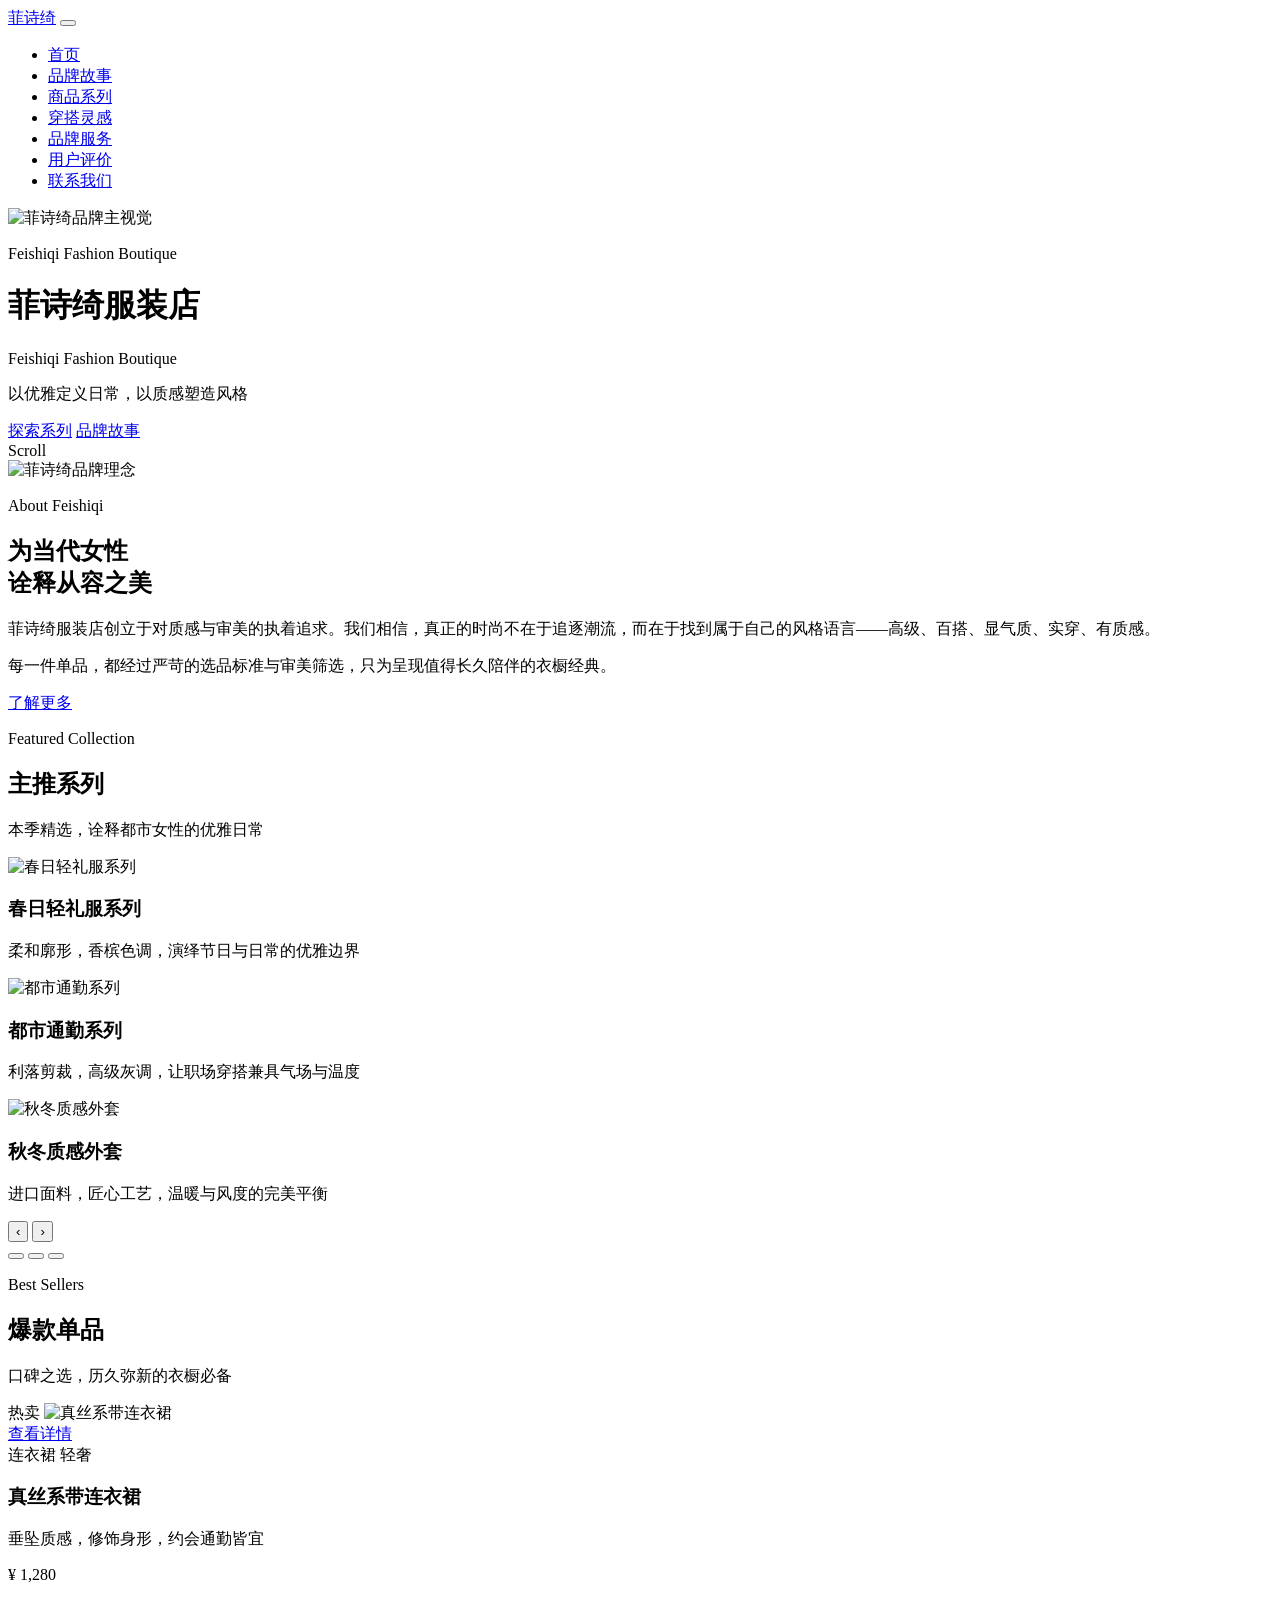
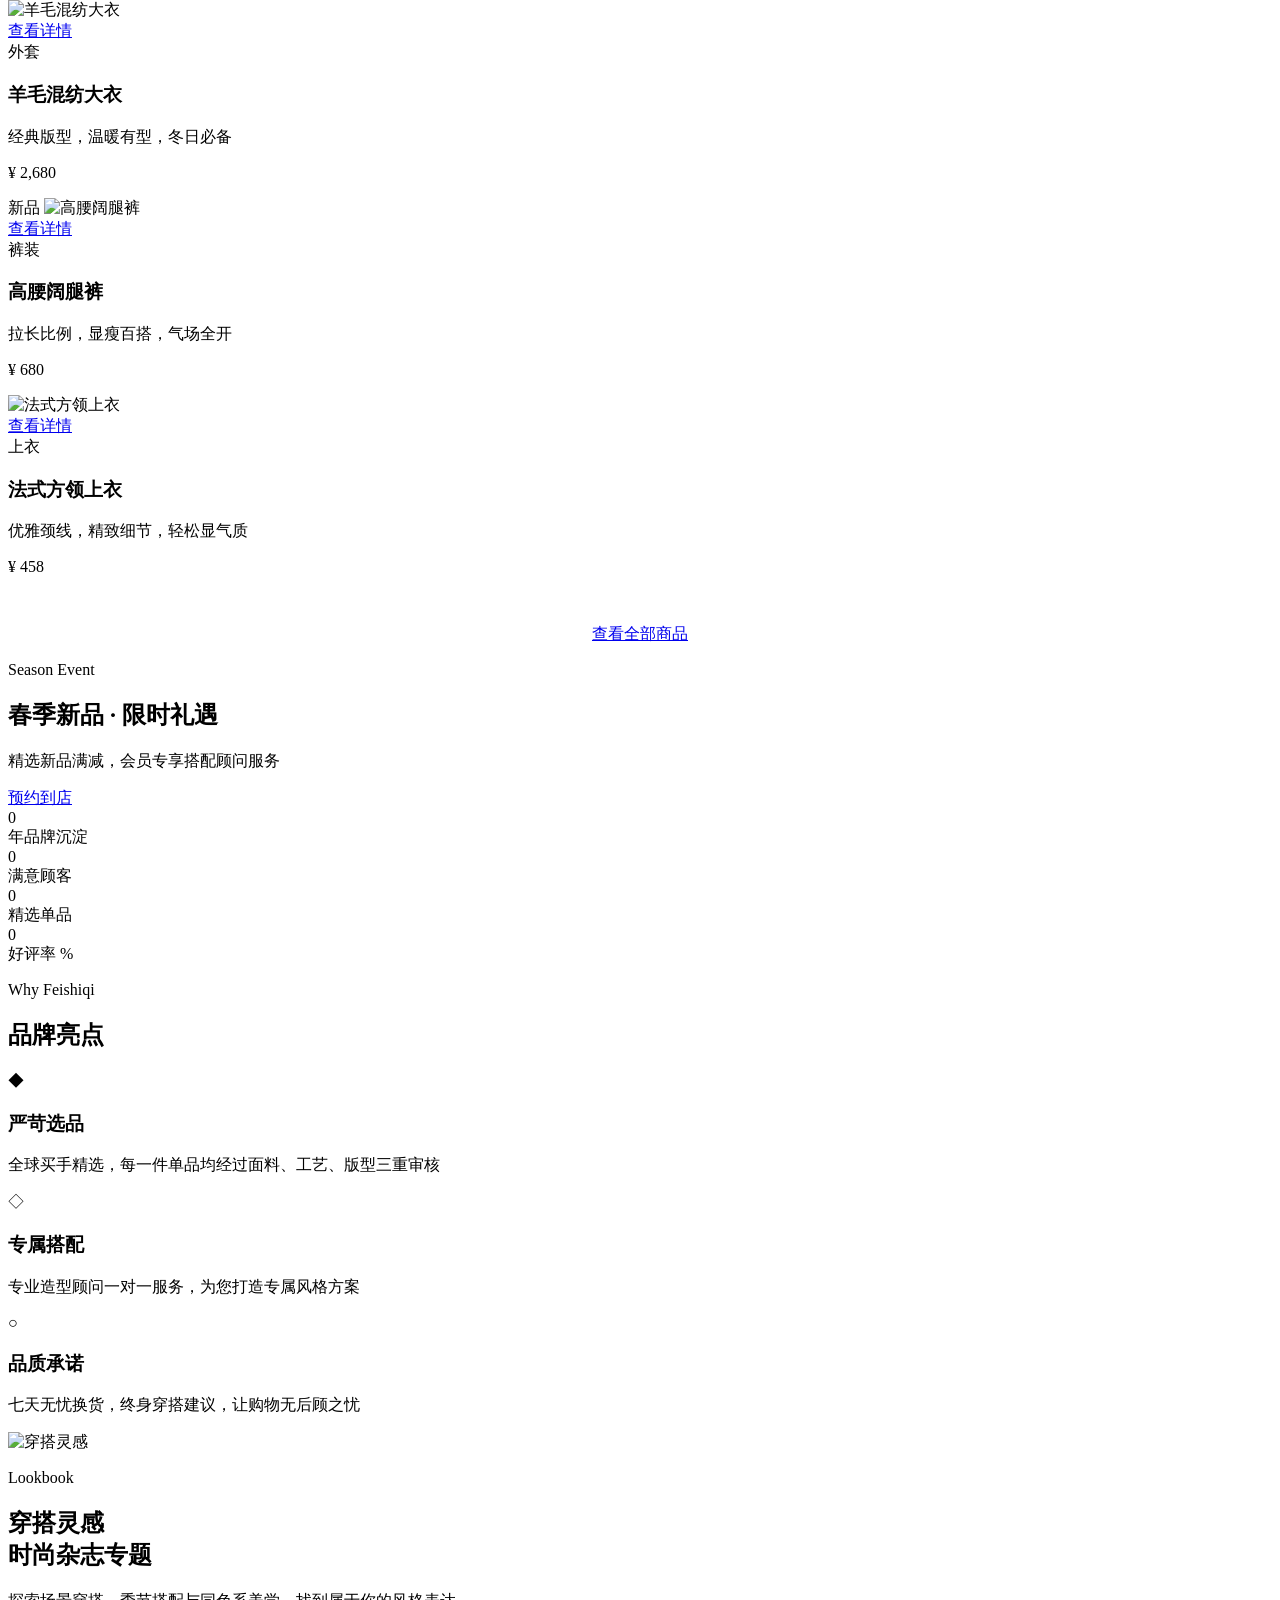
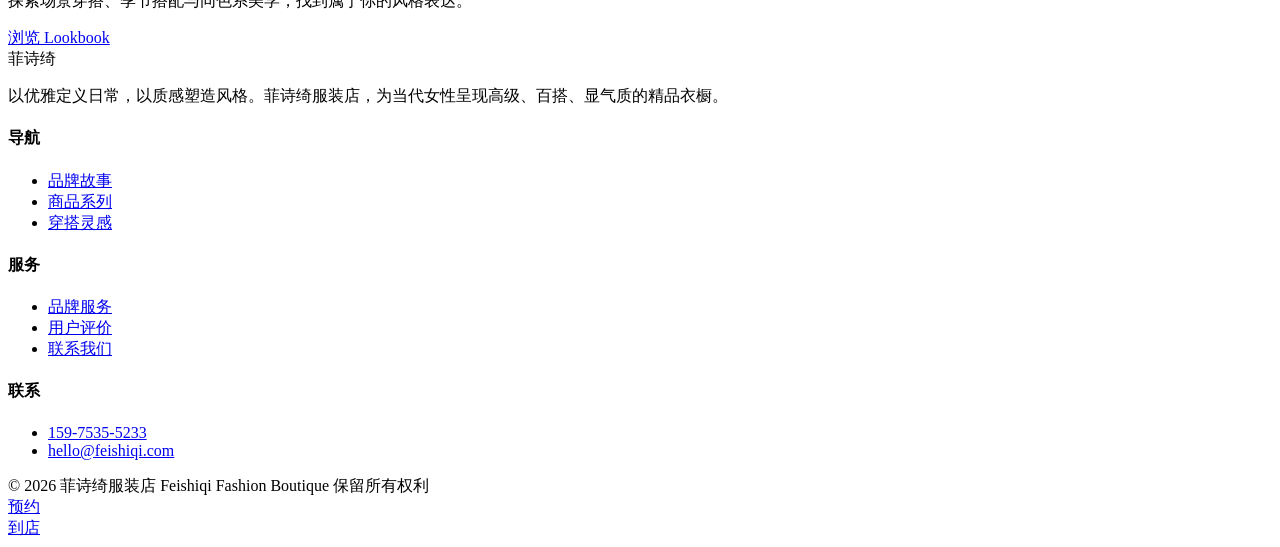
==== index.html @ 6f734157 "Add files via upload" ====
<!DOCTYPE html>
<html lang="zh-CN">
<head>
  <meta charset="UTF-8">
  <meta name="viewport" content="width=device-width, initial-scale=1.0">
  <meta name="description" content="菲诗绮服装店 — 以优雅定义日常，以质感塑造风格。高端女装精品买手店。">
  <title>菲诗绮服装店官网 | Feishiqi Fashion Boutique</title>
  <link rel="stylesheet" href="css/style.css">
</head>
<body>
  <nav class="site-nav nav-dark">
    <div class="container">
      <a href="index.html" class="nav-logo">菲诗绮</a>
      <button class="nav-toggle" aria-label="打开菜单">
        <span></span><span></span><span></span>
      </button>
      <ul class="nav-links">
        <li><a href="index.html">首页</a></li>
        <li><a href="about.html">品牌故事</a></li>
        <li><a href="products.html">商品系列</a></li>
        <li><a href="lookbook.html">穿搭灵感</a></li>
        <li><a href="services.html">品牌服务</a></li>
        <li><a href="reviews.html">用户评价</a></li>
        <li><a href="contact.html">联系我们</a></li>
      </ul>
    </div>
  </nav>

  <header class="hero">
    <div class="hero__bg">
      <img src="images/home/hero.jpg" alt="菲诗绮品牌主视觉">
    </div>
    <div class="hero__overlay"></div>
    <div class="hero__content container">
      <p class="eyebrow hero__eyebrow">Feishiqi Fashion Boutique</p>
      <h1 class="hero__title">菲诗绮服装店</h1>
      <p class="hero__subtitle-en">Feishiqi Fashion Boutique</p>
      <p class="hero__tagline">以优雅定义日常，以质感塑造风格</p>
      <div class="hero__actions">
        <a href="products.html" class="btn btn--light">探索系列</a>
        <a href="about.html" class="btn btn--light">品牌故事</a>
      </div>
    </div>
    <div class="hero__scroll">
      <span>Scroll</span>
      <div class="hero__scroll-line"></div>
    </div>
  </header>

  <section class="section">
    <div class="container">
      <div class="intro-block reveal">
        <div class="intro-block__image">
          <img src="images/home/brand-intro.jpg" alt="菲诗绮品牌理念">
        </div>
        <div class="intro-block__text">
          <p class="eyebrow">About Feishiqi</p>
          <h2>为当代女性<br>诠释从容之美</h2>
          <p>菲诗绮服装店创立于对质感与审美的执着追求。我们相信，真正的时尚不在于追逐潮流，而在于找到属于自己的风格语言——高级、百搭、显气质、实穿、有质感。</p>
          <p>每一件单品，都经过严苛的选品标准与审美筛选，只为呈现值得长久陪伴的衣橱经典。</p>
          <a href="about.html" class="btn">了解更多</a>
        </div>
      </div>
    </div>
  </section>

  <section class="section section--cream">
    <div class="container">
      <div class="section-header reveal">
        <p class="eyebrow">Featured Collection</p>
        <h2 class="section-title">主推系列</h2>
        <p class="section-subtitle">本季精选，诠释都市女性的优雅日常</p>
      </div>
      <div class="carousel reveal">
        <div class="carousel__track">
          <div class="carousel__slide">
            <img src="images/home/carousel-spring.jpg" alt="春日轻礼服系列">
            <div class="carousel__caption">
              <h3>春日轻礼服系列</h3>
              <p>柔和廓形，香槟色调，演绎节日与日常的优雅边界</p>
            </div>
          </div>
          <div class="carousel__slide">
            <img src="images/home/carousel-commute.jpg" alt="都市通勤系列">
            <div class="carousel__caption">
              <h3>都市通勤系列</h3>
              <p>利落剪裁，高级灰调，让职场穿搭兼具气场与温度</p>
            </div>
          </div>
          <div class="carousel__slide">
            <img src="images/home/carousel-winter-coat.jpg" alt="秋冬质感外套">
            <div class="carousel__caption">
              <h3>秋冬质感外套</h3>
              <p>进口面料，匠心工艺，温暖与风度的完美平衡</p>
            </div>
          </div>
        </div>
        <button class="carousel__arrow carousel__arrow--prev" aria-label="上一张">‹</button>
        <button class="carousel__arrow carousel__arrow--next" aria-label="下一张">›</button>
        <div class="carousel__dots">
          <button class="carousel__dot active" aria-label="第1张"></button>
          <button class="carousel__dot" aria-label="第2张"></button>
          <button class="carousel__dot" aria-label="第3张"></button>
        </div>
      </div>
    </div>
  </section>

  <section class="section">
    <div class="container">
      <div class="section-header reveal">
        <p class="eyebrow">Best Sellers</p>
        <h2 class="section-title">爆款单品</h2>
        <p class="section-subtitle">口碑之选，历久弥新的衣橱必备</p>
      </div>
      <div class="product-grid">
        <article class="product-card reveal">
          <div class="product-card__image">
            <span class="product-card__badge">热卖</span>
            <img src="images/products/product-silk-dress.jpg" alt="真丝系带连衣裙">
            <div class="product-card__overlay">
              <a href="products.html" class="btn btn--light">查看详情</a>
            </div>
          </div>
          <div class="product-card__tags">
            <span class="product-card__tag">连衣裙</span>
            <span class="product-card__tag">轻奢</span>
          </div>
          <h3 class="product-card__name">真丝系带连衣裙</h3>
          <p class="product-card__desc">垂坠质感，修饰身形，约会通勤皆宜</p>
          <p class="product-card__price">¥ 1,280</p>
        </article>
        <article class="product-card reveal reveal-delay-1">
          <div class="product-card__image">
            <img src="images/products/product-wool-coat.jpg" alt="羊毛混纺大衣">
            <div class="product-card__overlay">
              <a href="products.html" class="btn btn--light">查看详情</a>
            </div>
          </div>
          <div class="product-card__tags">
            <span class="product-card__tag">外套</span>
          </div>
          <h3 class="product-card__name">羊毛混纺大衣</h3>
          <p class="product-card__desc">经典版型，温暖有型，冬日必备</p>
          <p class="product-card__price">¥ 2,680</p>
        </article>
        <article class="product-card reveal reveal-delay-2">
          <div class="product-card__image">
            <span class="product-card__badge">新品</span>
            <img src="images/products/product-wide-pants.jpg" alt="高腰阔腿裤">
            <div class="product-card__overlay">
              <a href="products.html" class="btn btn--light">查看详情</a>
            </div>
          </div>
          <div class="product-card__tags">
            <span class="product-card__tag">裤装</span>
          </div>
          <h3 class="product-card__name">高腰阔腿裤</h3>
          <p class="product-card__desc">拉长比例，显瘦百搭，气场全开</p>
          <p class="product-card__price">¥ 680</p>
        </article>
        <article class="product-card reveal reveal-delay-3">
          <div class="product-card__image">
            <img src="images/products/product-square-neck-top.jpg" alt="法式方领上衣">
            <div class="product-card__overlay">
              <a href="products.html" class="btn btn--light">查看详情</a>
            </div>
          </div>
          <div class="product-card__tags">
            <span class="product-card__tag">上衣</span>
          </div>
          <h3 class="product-card__name">法式方领上衣</h3>
          <p class="product-card__desc">优雅颈线，精致细节，轻松显气质</p>
          <p class="product-card__price">¥ 458</p>
        </article>
      </div>
      <div style="text-align:center;margin-top:3rem" class="reveal">
        <a href="products.html" class="btn">查看全部商品</a>
      </div>
    </div>
  </section>

  <section class="promo-banner reveal">
    <div class="container">
      <p class="eyebrow" style="color:var(--champagne)">Season Event</p>
      <h2>春季新品 · 限时礼遇</h2>
      <p>精选新品满减，会员专享搭配顾问服务</p>
      <a href="contact.html" class="btn btn--light">预约到店</a>
    </div>
  </section>

  <section class="section section--cream">
    <div class="container">
      <div class="stats-row reveal">
        <div class="stat-item">
          <div class="stat-item__number" data-count="8">0</div>
          <div class="stat-item__label">年品牌沉淀</div>
        </div>
        <div class="stat-item">
          <div class="stat-item__number" data-count="12000">0</div>
          <div class="stat-item__label">满意顾客</div>
        </div>
        <div class="stat-item">
          <div class="stat-item__number" data-count="500">0</div>
          <div class="stat-item__label">精选单品</div>
        </div>
        <div class="stat-item">
          <div class="stat-item__number" data-count="98">0</div>
          <div class="stat-item__label">好评率 %</div>
        </div>
      </div>
    </div>
  </section>

  <section class="section">
    <div class="container">
      <div class="section-header reveal">
        <p class="eyebrow">Why Feishiqi</p>
        <h2 class="section-title">品牌亮点</h2>
      </div>
      <div class="features-grid">
        <div class="feature-card reveal">
          <div class="feature-card__icon">◆</div>
          <h3>严苛选品</h3>
          <p>全球买手精选，每一件单品均经过面料、工艺、版型三重审核</p>
        </div>
        <div class="feature-card reveal reveal-delay-1">
          <div class="feature-card__icon">◇</div>
          <h3>专属搭配</h3>
          <p>专业造型顾问一对一服务，为您打造专属风格方案</p>
        </div>
        <div class="feature-card reveal reveal-delay-2">
          <div class="feature-card__icon">○</div>
          <h3>品质承诺</h3>
          <p>七天无忧换货，终身穿搭建议，让购物无后顾之忧</p>
        </div>
      </div>
    </div>
  </section>

  <section class="section--cream">
    <div class="series-banner reveal">
      <div class="series-banner__image">
        <img src="images/home/lookbook-banner.jpg" alt="穿搭灵感">
      </div>
      <div class="series-banner__content">
        <p class="eyebrow">Lookbook</p>
        <h2>穿搭灵感<br>时尚杂志专题</h2>
        <p>探索场景穿搭、季节搭配与同色系美学，找到属于你的风格表达。</p>
        <a href="lookbook.html" class="btn btn--light">浏览 Lookbook</a>
      </div>
    </div>
  </section>

  <footer class="site-footer">
    <div class="container">
      <div class="footer-grid">
        <div class="footer-brand">
          <span class="nav-logo">菲诗绮</span>
          <p>以优雅定义日常，以质感塑造风格。菲诗绮服装店，为当代女性呈现高级、百搭、显气质的精品衣橱。</p>
        </div>
        <div class="footer-col">
          <h4>导航</h4>
          <ul>
            <li><a href="about.html">品牌故事</a></li>
            <li><a href="products.html">商品系列</a></li>
            <li><a href="lookbook.html">穿搭灵感</a></li>
          </ul>
        </div>
        <div class="footer-col">
          <h4>服务</h4>
          <ul>
            <li><a href="services.html">品牌服务</a></li>
            <li><a href="reviews.html">用户评价</a></li>
            <li><a href="contact.html">联系我们</a></li>
          </ul>
        </div>
        <div class="footer-col">
          <h4>联系</h4>
          <ul>
            <li><a href="tel:15975355233">159-7535-5233</a></li>
            <li><a href="mailto:hello@feishiqi.com">hello@feishiqi.com</a></li>
          </ul>
        </div>
      </div>
      <div class="footer-bottom">
        <span>© 2026 菲诗绮服装店 Feishiqi Fashion Boutique</span>
        <span>保留所有权利</span>
      </div>
    </div>
  </footer>

  <a href="contact.html" class="floating-cta" title="预约到店">预约<br>到店</a>

  <script src="js/script.js"></script>
</body>
</html>
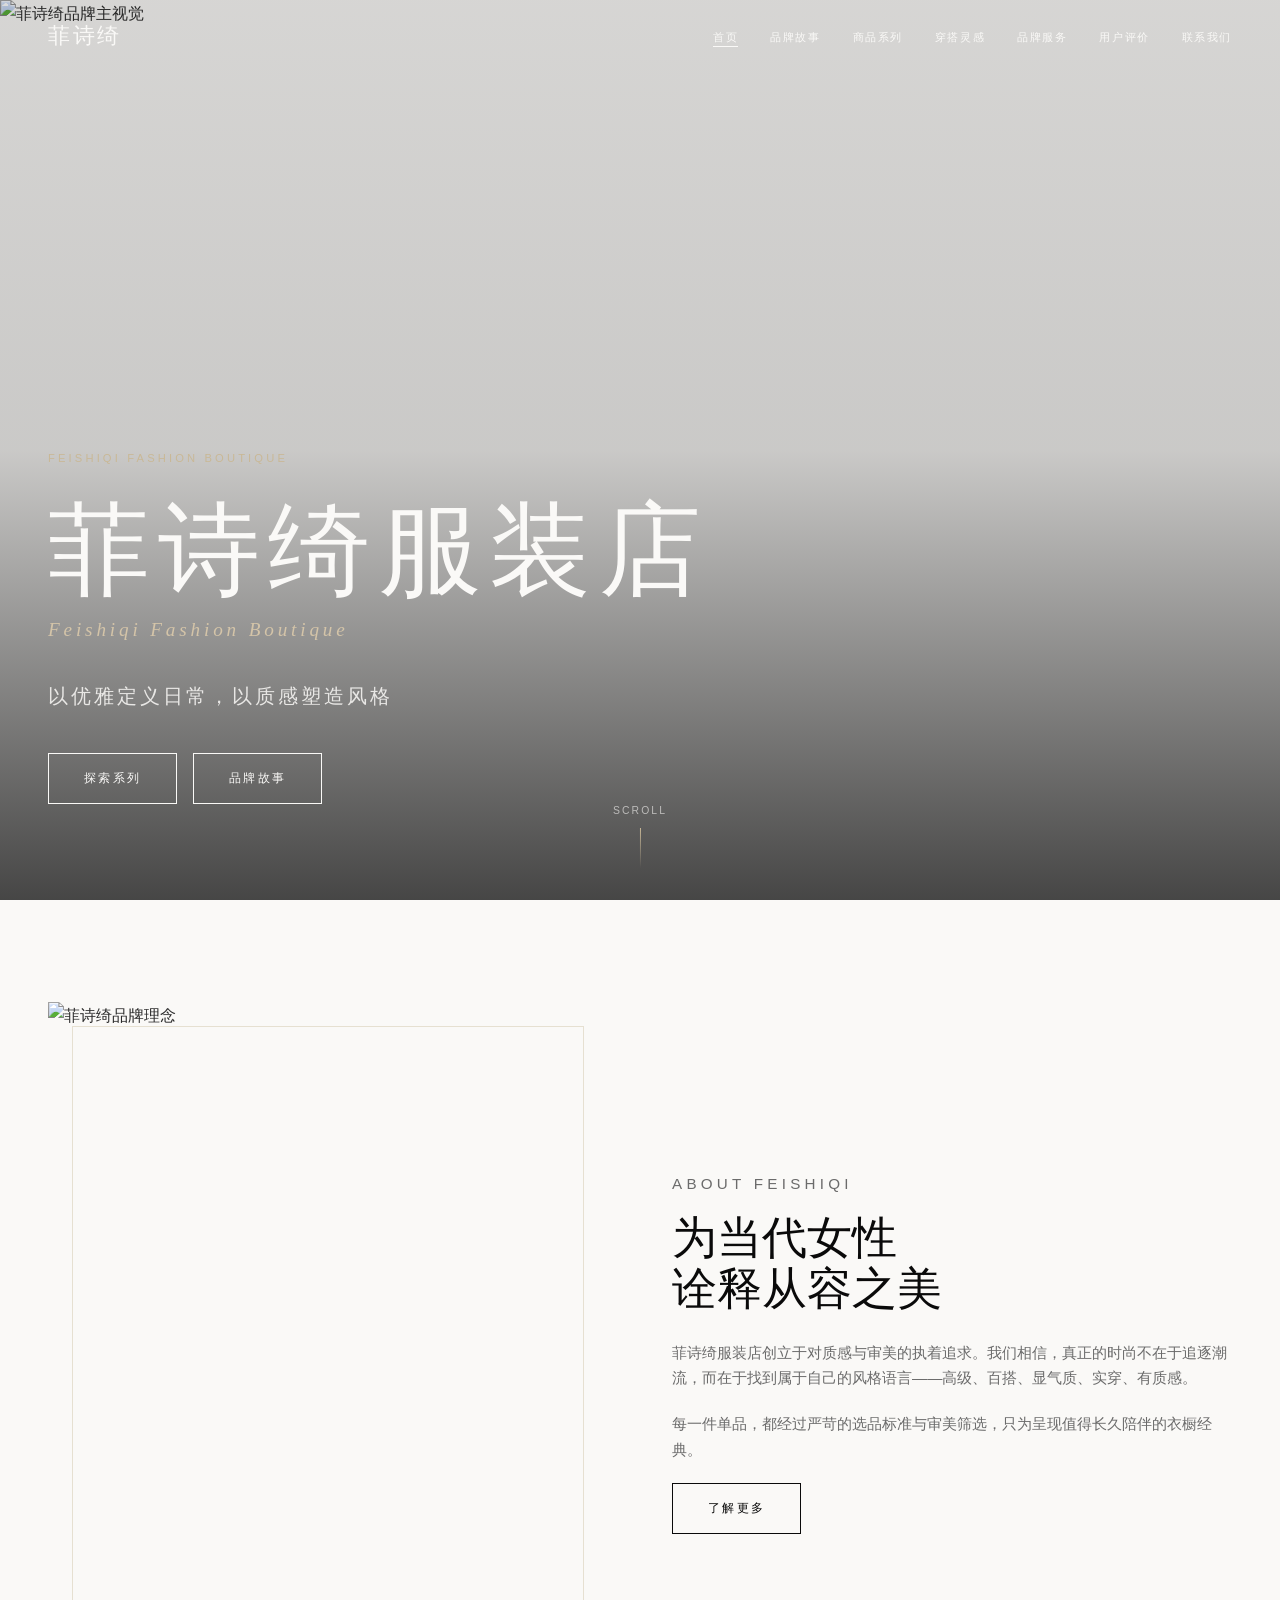
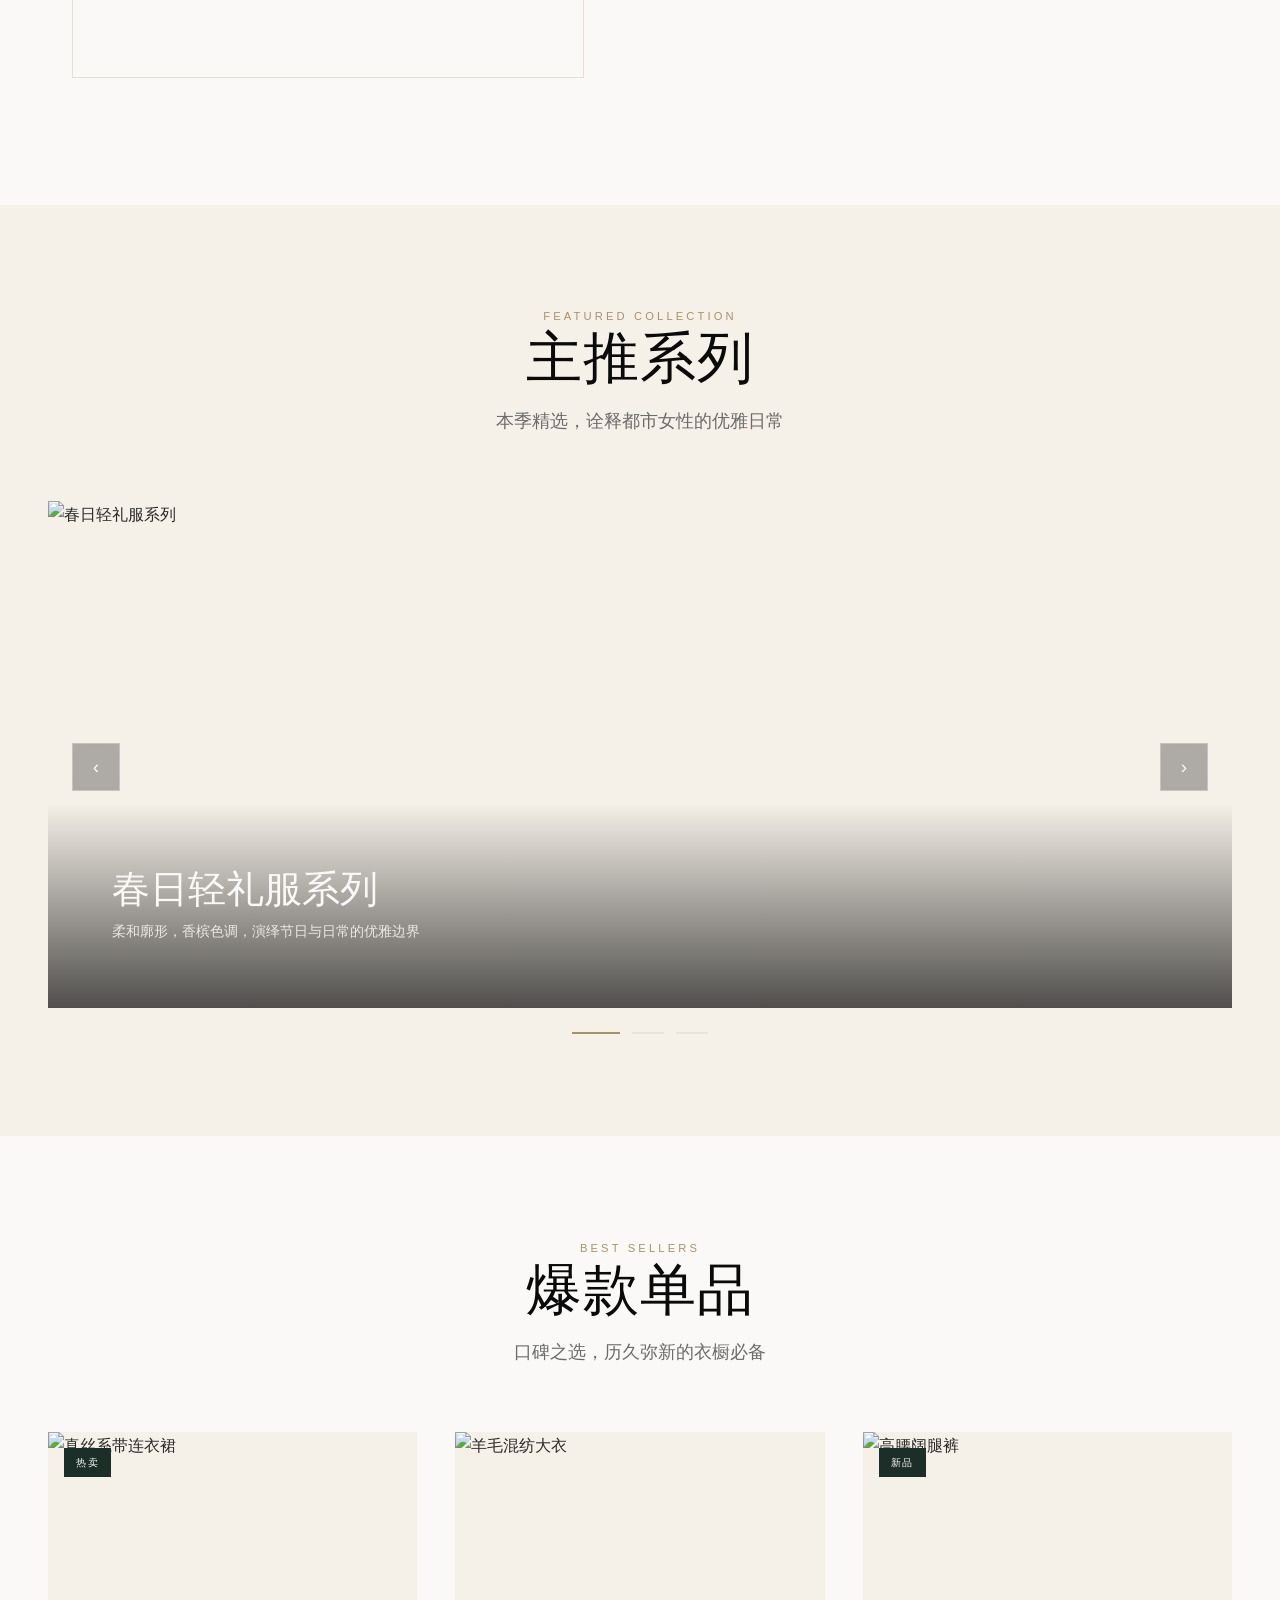
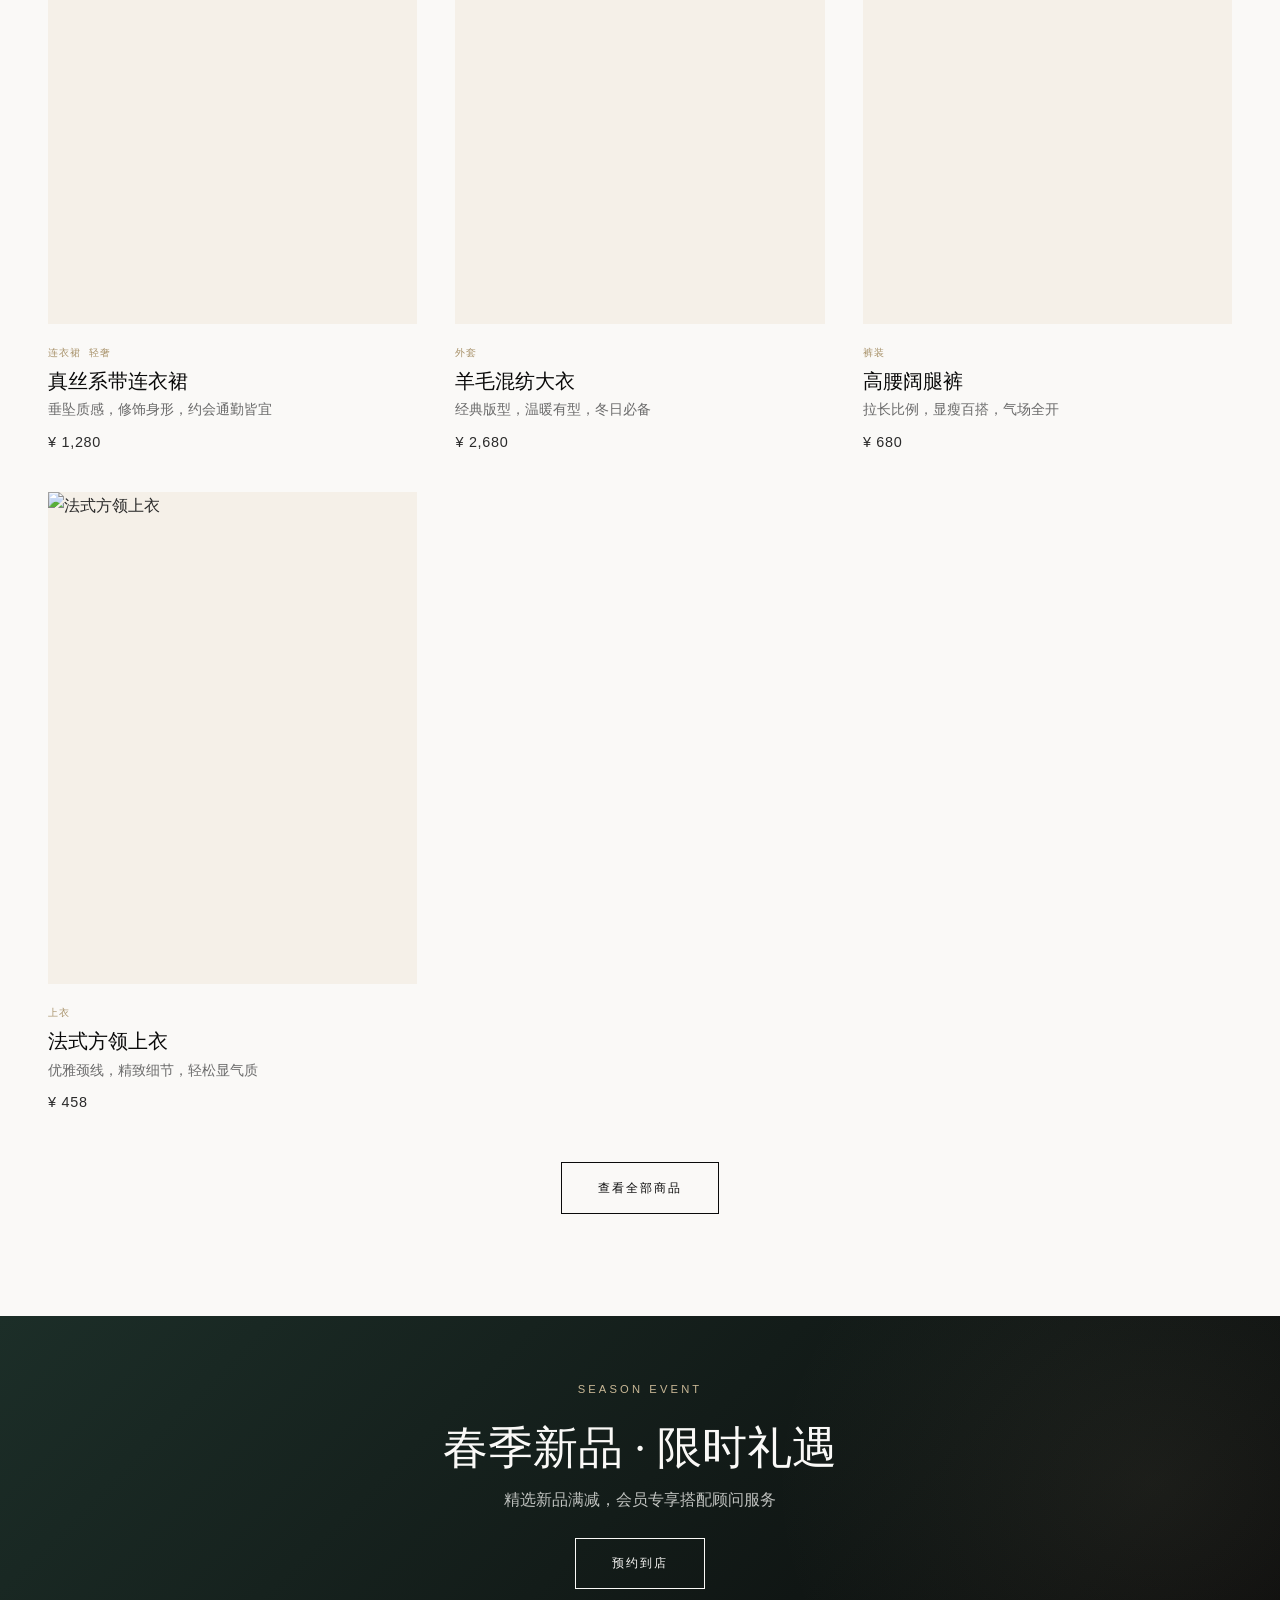
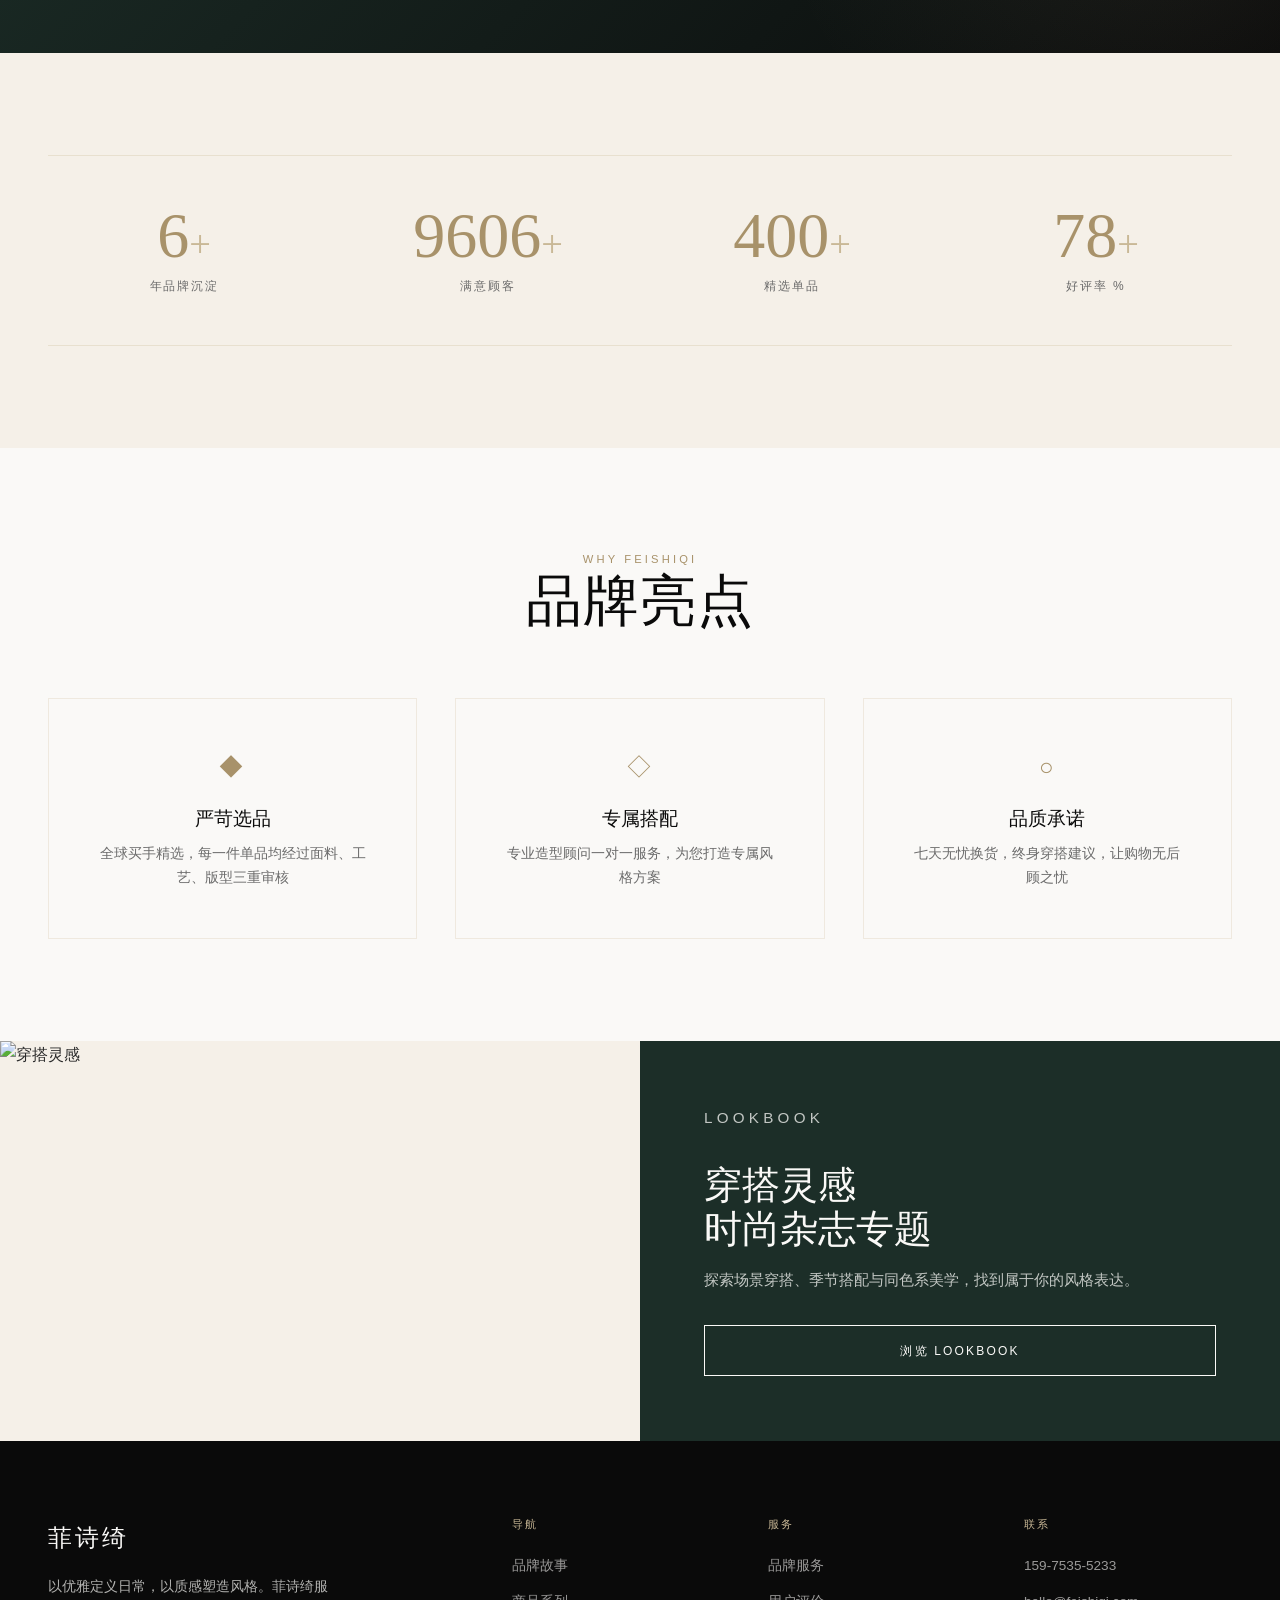
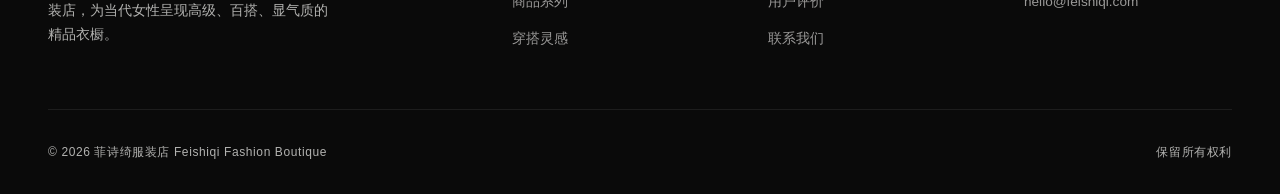
==== commit 22b4bb93: "修复CSS和JS路径c" ====
--- a/index.html
+++ b/index.html
@@ -5,7 +5,7 @@
   <meta name="viewport" content="width=device-width, initial-scale=1.0">
   <meta name="description" content="菲诗绮服装店 — 以优雅定义日常，以质感塑造风格。高端女装精品买手店。">
   <title>菲诗绮服装店官网 | Feishiqi Fashion Boutique</title>
-  <link rel="stylesheet" href="css/style.css">
+ <link rel="stylesheet" href="style.css">
 </head>
 <body>
   <nav class="site-nav nav-dark">
@@ -292,6 +292,6 @@
 
   <a href="contact.html" class="floating-cta" title="预约到店">预约<br>到店</a>
 
-  <script src="js/script.js"></script>
+  <script src="script.js"></script>
 </body>
 </html>
--- a/style.css
+++ b/style.css
@@ -0,0 +1,1743 @@
+/* ============================================
+   菲诗绮服装店官网 — Feishiqi Fashion Boutique
+   Premium Fashion Brand Static Site
+   ============================================ */
+
+@import url('https://fonts.googleapis.com/css2?family=Cormorant+Garamond:ital,wght@0,300;0,400;0,500;0,600;0,700;1,400&family=Noto+Sans+SC:wght@300;400;500&family=Playfair+Display:ital,wght@0,400;0,500;1,400&display=swap');
+
+:root {
+  --black: #0a0a0a;
+  --white: #faf9f7;
+  --cream: #f5f0e8;
+  --warm-gray: #e8e4dc;
+  --champagne: #c9b896;
+  --gold: #a8926a;
+  --gold-light: #d4c4a8;
+  --ink-green: #1c2e28;
+  --charcoal: #2a2a2a;
+  --mid-gray: #6b6b6b;
+  --light-gray: #9a9a9a;
+  --font-display: 'Cormorant Garamond', 'Playfair Display', serif;
+  --font-serif: 'Playfair Display', serif;
+  --font-body: 'Noto Sans SC', -apple-system, sans-serif;
+  --nav-height: 72px;
+  --transition: 0.4s cubic-bezier(0.25, 0.46, 0.45, 0.94);
+  --shadow-soft: 0 8px 32px rgba(10, 10, 10, 0.06);
+  --shadow-hover: 0 16px 48px rgba(10, 10, 10, 0.12);
+  --max-width: 1400px;
+  --section-pad: clamp(4rem, 8vw, 8rem);
+}
+
+*, *::before, *::after {
+  box-sizing: border-box;
+  margin: 0;
+  padding: 0;
+}
+
+html {
+  scroll-behavior: smooth;
+  font-size: 16px;
+}
+
+body {
+  font-family: var(--font-body);
+  font-weight: 300;
+  color: var(--charcoal);
+  background: var(--white);
+  line-height: 1.7;
+  overflow-x: hidden;
+  -webkit-font-smoothing: antialiased;
+}
+
+img {
+  max-width: 100%;
+  height: auto;
+  display: block;
+  object-fit: cover;
+}
+
+a {
+  color: inherit;
+  text-decoration: none;
+  transition: color var(--transition), opacity var(--transition);
+}
+
+ul { list-style: none; }
+
+button, input, textarea, select {
+  font-family: inherit;
+  font-size: inherit;
+}
+
+.container {
+  width: 100%;
+  max-width: var(--max-width);
+  margin: 0 auto;
+  padding: 0 clamp(1.25rem, 4vw, 3rem);
+}
+
+/* ---- Typography ---- */
+.eyebrow {
+  font-family: var(--font-body);
+  font-size: 0.7rem;
+  font-weight: 400;
+  letter-spacing: 0.28em;
+  text-transform: uppercase;
+  color: var(--gold);
+}
+
+h1, h2, h3, h4 {
+  font-family: var(--font-display);
+  font-weight: 400;
+  line-height: 1.15;
+  color: var(--black);
+}
+
+.section-title {
+  font-size: clamp(2rem, 4.5vw, 3.5rem);
+  letter-spacing: 0.02em;
+  margin-bottom: 0.5rem;
+}
+
+.section-subtitle {
+  font-size: clamp(0.95rem, 1.5vw, 1.1rem);
+  color: var(--mid-gray);
+  font-weight: 300;
+  max-width: 520px;
+}
+
+.section-header {
+  text-align: center;
+  margin-bottom: clamp(2.5rem, 5vw, 4rem);
+}
+
+.section-header .section-subtitle {
+  margin: 1rem auto 0;
+}
+
+.section-header--left {
+  text-align: left;
+}
+
+.section-header--left .section-subtitle {
+  margin-left: 0;
+}
+
+/* ---- Buttons ---- */
+.btn {
+  display: inline-flex;
+  align-items: center;
+  justify-content: center;
+  gap: 0.5rem;
+  padding: 0.9rem 2.2rem;
+  font-size: 0.75rem;
+  font-weight: 400;
+  letter-spacing: 0.18em;
+  text-transform: uppercase;
+  border: 1px solid var(--black);
+  background: transparent;
+  color: var(--black);
+  cursor: pointer;
+  transition: all var(--transition);
+  position: relative;
+  overflow: hidden;
+}
+
+.btn::before {
+  content: '';
+  position: absolute;
+  inset: 0;
+  background: var(--black);
+  transform: scaleX(0);
+  transform-origin: left;
+  transition: transform var(--transition);
+  z-index: -1;
+}
+
+.btn:hover {
+  color: var(--white);
+}
+
+.btn:hover::before {
+  transform: scaleX(1);
+}
+
+.btn--light {
+  border-color: var(--white);
+  color: var(--white);
+}
+
+.btn--light::before {
+  background: var(--white);
+}
+
+.btn--light:hover {
+  color: var(--black);
+}
+
+.btn--gold {
+  border-color: var(--gold);
+  color: var(--gold);
+}
+
+.btn--gold::before {
+  background: var(--gold);
+}
+
+.btn--gold:hover {
+  color: var(--white);
+}
+
+.btn--filled {
+  background: var(--black);
+  color: var(--white);
+}
+
+.btn--filled::before {
+  background: var(--ink-green);
+}
+
+.btn--filled:hover {
+  color: var(--white);
+  border-color: var(--ink-green);
+}
+
+/* ---- Navigation ---- */
+.site-nav {
+  position: fixed;
+  top: 0;
+  left: 0;
+  right: 0;
+  z-index: 1000;
+  height: var(--nav-height);
+  display: flex;
+  align-items: center;
+  transition: background var(--transition), box-shadow var(--transition), height var(--transition);
+}
+
+.site-nav.scrolled {
+  background: rgba(250, 249, 247, 0.95);
+  backdrop-filter: blur(12px);
+  -webkit-backdrop-filter: blur(12px);
+  box-shadow: 0 1px 0 rgba(10, 10, 10, 0.06);
+  height: 64px;
+}
+
+.site-nav.nav-dark.scrolled {
+  background: rgba(10, 10, 10, 0.92);
+}
+
+.site-nav .container {
+  display: flex;
+  align-items: center;
+  justify-content: space-between;
+}
+
+.nav-logo {
+  font-family: var(--font-display);
+  font-size: 1.35rem;
+  letter-spacing: 0.12em;
+  color: var(--black);
+  font-weight: 500;
+}
+
+.nav-dark .nav-logo,
+.nav-dark .nav-links a {
+  color: var(--white);
+}
+
+.site-nav.scrolled .nav-logo,
+.site-nav.scrolled .nav-links a {
+  color: var(--black);
+}
+
+.nav-dark.site-nav.scrolled .nav-logo,
+.nav-dark.site-nav.scrolled .nav-links a {
+  color: var(--white);
+}
+
+.nav-links {
+  display: flex;
+  gap: clamp(1.2rem, 2.5vw, 2.5rem);
+}
+
+.nav-links a {
+  font-size: 0.7rem;
+  letter-spacing: 0.14em;
+  text-transform: uppercase;
+  position: relative;
+  padding: 0.25rem 0;
+}
+
+.nav-links a::after {
+  content: '';
+  position: absolute;
+  bottom: 0;
+  left: 0;
+  width: 0;
+  height: 1px;
+  background: currentColor;
+  transition: width var(--transition);
+}
+
+.nav-links a:hover::after,
+.nav-links a.active::after {
+  width: 100%;
+}
+
+.nav-toggle {
+  display: none;
+  flex-direction: column;
+  gap: 5px;
+  background: none;
+  border: none;
+  cursor: pointer;
+  padding: 4px;
+}
+
+.nav-toggle span {
+  display: block;
+  width: 22px;
+  height: 1px;
+  background: currentColor;
+  transition: var(--transition);
+}
+
+.nav-dark .nav-toggle span {
+  background: var(--white);
+}
+
+.site-nav.scrolled .nav-toggle span {
+  background: var(--black);
+}
+
+.nav-dark.site-nav.scrolled .nav-toggle span {
+  background: var(--white);
+}
+
+/* ---- Hero ---- */
+.hero {
+  min-height: 100vh;
+  display: flex;
+  align-items: flex-end;
+  position: relative;
+  overflow: hidden;
+  padding-bottom: clamp(3rem, 8vw, 6rem);
+}
+
+.hero__bg {
+  position: absolute;
+  inset: 0;
+  z-index: 0;
+}
+
+.hero__bg img {
+  width: 100%;
+  height: 100%;
+  object-fit: cover;
+}
+
+.hero__overlay {
+  position: absolute;
+  inset: 0;
+  background: linear-gradient(
+    to top,
+    rgba(10, 10, 10, 0.75) 0%,
+    rgba(10, 10, 10, 0.2) 50%,
+    rgba(10, 10, 10, 0.15) 100%
+  );
+  z-index: 1;
+}
+
+.hero__content {
+  position: relative;
+  z-index: 2;
+  width: 100%;
+  padding-top: calc(var(--nav-height) + 4rem);
+}
+
+.hero__eyebrow {
+  color: var(--champagne);
+  margin-bottom: 1.5rem;
+}
+
+.hero__title {
+  font-size: clamp(3rem, 8vw, 6.5rem);
+  color: var(--white);
+  font-weight: 300;
+  letter-spacing: 0.08em;
+  margin-bottom: 0.25rem;
+}
+
+.hero__subtitle-en {
+  font-family: var(--font-serif);
+  font-size: clamp(0.9rem, 2vw, 1.2rem);
+  font-style: italic;
+  color: var(--gold-light);
+  letter-spacing: 0.2em;
+  margin-bottom: 2rem;
+  font-weight: 400;
+}
+
+.hero__tagline {
+  font-size: clamp(1rem, 2vw, 1.25rem);
+  color: rgba(250, 249, 247, 0.85);
+  font-weight: 300;
+  letter-spacing: 0.15em;
+  margin-bottom: 2.5rem;
+  max-width: 480px;
+}
+
+.hero__actions {
+  display: flex;
+  flex-wrap: wrap;
+  gap: 1rem;
+}
+
+.hero__scroll {
+  position: absolute;
+  bottom: 2rem;
+  left: 50%;
+  transform: translateX(-50%);
+  z-index: 2;
+  display: flex;
+  flex-direction: column;
+  align-items: center;
+  gap: 0.5rem;
+  color: rgba(250, 249, 247, 0.6);
+  font-size: 0.65rem;
+  letter-spacing: 0.2em;
+  text-transform: uppercase;
+}
+
+.hero__scroll-line {
+  width: 1px;
+  height: 40px;
+  background: linear-gradient(to bottom, var(--champagne), transparent);
+  animation: scrollPulse 2s ease infinite;
+}
+
+@keyframes scrollPulse {
+  0%, 100% { opacity: 0.3; transform: scaleY(0.6); }
+  50% { opacity: 1; transform: scaleY(1); }
+}
+
+/* ---- Page Hero (inner pages) ---- */
+.page-hero {
+  padding: calc(var(--nav-height) + clamp(4rem, 10vw, 7rem)) 0 clamp(3rem, 6vw, 5rem);
+  background: var(--cream);
+  text-align: center;
+}
+
+.page-hero--dark {
+  background: var(--ink-green);
+  color: var(--white);
+}
+
+.page-hero--dark h1,
+.page-hero--dark .section-subtitle {
+  color: var(--white);
+}
+
+.page-hero--dark .eyebrow {
+  color: var(--champagne);
+}
+
+.page-hero--dark .section-subtitle {
+  color: rgba(250, 249, 247, 0.7);
+}
+
+.page-hero h1 {
+  font-size: clamp(2.5rem, 6vw, 4.5rem);
+  margin-bottom: 1rem;
+}
+
+/* ---- Sections ---- */
+.section {
+  padding: var(--section-pad) 0;
+}
+
+.section--cream { background: var(--cream); }
+.section--dark { background: var(--black); color: var(--white); }
+.section--dark h2, .section--dark h3 { color: var(--white); }
+.section--dark .section-subtitle { color: var(--light-gray); }
+.section--ink { background: var(--ink-green); color: var(--white); }
+.section--ink h2, .section--ink h3 { color: var(--white); }
+
+/* ---- Intro Block ---- */
+.intro-block {
+  display: grid;
+  grid-template-columns: 1fr 1fr;
+  gap: clamp(2rem, 5vw, 5rem);
+  align-items: center;
+}
+
+.intro-block__image {
+  position: relative;
+  aspect-ratio: 4/5;
+  overflow: hidden;
+}
+
+.intro-block__image img {
+  width: 100%;
+  height: 100%;
+  transition: transform 1.2s var(--transition);
+}
+
+.intro-block__image:hover img {
+  transform: scale(1.03);
+}
+
+.intro-block__image::after {
+  content: '';
+  position: absolute;
+  inset: 1.5rem;
+  border: 1px solid rgba(201, 184, 150, 0.4);
+  pointer-events: none;
+}
+
+.intro-block__text .eyebrow {
+  margin-bottom: 1rem;
+}
+
+.intro-block__text h2 {
+  font-size: clamp(1.8rem, 3.5vw, 2.8rem);
+  margin-bottom: 1.5rem;
+}
+
+.intro-block__text p {
+  color: var(--mid-gray);
+  margin-bottom: 1.25rem;
+  font-size: 0.95rem;
+}
+
+/* ---- Carousel ---- */
+.carousel {
+  position: relative;
+  overflow: hidden;
+}
+
+.carousel__track {
+  display: flex;
+  transition: transform 0.8s cubic-bezier(0.25, 0.46, 0.45, 0.94);
+}
+
+.carousel__slide {
+  min-width: 100%;
+  position: relative;
+  aspect-ratio: 21/9;
+}
+
+.carousel__slide img {
+  width: 100%;
+  height: 100%;
+}
+
+.carousel__caption {
+  position: absolute;
+  bottom: 0;
+  left: 0;
+  right: 0;
+  padding: clamp(2rem, 5vw, 4rem);
+  background: linear-gradient(transparent, rgba(10, 10, 10, 0.7));
+  color: var(--white);
+}
+
+.carousel__caption h3 {
+  font-size: clamp(1.5rem, 3vw, 2.5rem);
+  color: var(--white);
+  margin-bottom: 0.5rem;
+}
+
+.carousel__caption p {
+  font-size: 0.9rem;
+  opacity: 0.85;
+  max-width: 400px;
+}
+
+.carousel__dots {
+  display: flex;
+  justify-content: center;
+  gap: 0.75rem;
+  margin-top: 1.5rem;
+}
+
+.carousel__dot {
+  width: 32px;
+  height: 2px;
+  background: var(--warm-gray);
+  border: none;
+  cursor: pointer;
+  transition: background var(--transition), width var(--transition);
+  padding: 0;
+}
+
+.carousel__dot.active {
+  background: var(--gold);
+  width: 48px;
+}
+
+.carousel__arrow {
+  position: absolute;
+  top: 50%;
+  transform: translateY(-50%);
+  width: 48px;
+  height: 48px;
+  border: 1px solid rgba(255, 255, 255, 0.3);
+  background: rgba(10, 10, 10, 0.3);
+  color: var(--white);
+  cursor: pointer;
+  display: flex;
+  align-items: center;
+  justify-content: center;
+  font-size: 1.2rem;
+  transition: all var(--transition);
+  z-index: 10;
+  backdrop-filter: blur(4px);
+}
+
+.carousel__arrow:hover {
+  background: rgba(10, 10, 10, 0.6);
+  border-color: var(--champagne);
+}
+
+.carousel__arrow--prev { left: 1.5rem; }
+.carousel__arrow--next { right: 1.5rem; }
+
+/* ---- Product Grid ---- */
+.product-grid {
+  display: grid;
+  grid-template-columns: repeat(auto-fill, minmax(280px, 1fr));
+  gap: clamp(1.5rem, 3vw, 2.5rem);
+}
+
+.product-card {
+  position: relative;
+  group: product;
+}
+
+.product-card__image {
+  aspect-ratio: 3/4;
+  overflow: hidden;
+  background: var(--cream);
+  margin-bottom: 1.25rem;
+  position: relative;
+}
+
+.product-card__image img {
+  width: 100%;
+  height: 100%;
+  transition: transform 0.8s var(--transition);
+}
+
+.product-card:hover .product-card__image img {
+  transform: scale(1.06);
+}
+
+.product-card__badge {
+  position: absolute;
+  top: 1rem;
+  left: 1rem;
+  font-size: 0.65rem;
+  letter-spacing: 0.15em;
+  text-transform: uppercase;
+  background: var(--ink-green);
+  color: var(--white);
+  padding: 0.35rem 0.75rem;
+}
+
+.product-card__overlay {
+  position: absolute;
+  inset: 0;
+  background: rgba(10, 10, 10, 0.4);
+  display: flex;
+  align-items: center;
+  justify-content: center;
+  opacity: 0;
+  transition: opacity var(--transition);
+}
+
+.product-card:hover .product-card__overlay {
+  opacity: 1;
+}
+
+.product-card__tags {
+  display: flex;
+  flex-wrap: wrap;
+  gap: 0.5rem;
+  margin-bottom: 0.5rem;
+}
+
+.product-card__tag {
+  font-size: 0.65rem;
+  letter-spacing: 0.1em;
+  color: var(--gold);
+  text-transform: uppercase;
+}
+
+.product-card__name {
+  font-family: var(--font-display);
+  font-size: 1.25rem;
+  margin-bottom: 0.35rem;
+}
+
+.product-card__desc {
+  font-size: 0.85rem;
+  color: var(--mid-gray);
+  margin-bottom: 0.5rem;
+}
+
+.product-card__price {
+  font-size: 0.9rem;
+  letter-spacing: 0.05em;
+  color: var(--charcoal);
+}
+
+/* ---- Filter Tags ---- */
+.filter-bar {
+  display: flex;
+  flex-wrap: wrap;
+  justify-content: center;
+  gap: 0.75rem;
+  margin-bottom: 3rem;
+}
+
+.filter-btn {
+  padding: 0.6rem 1.4rem;
+  font-size: 0.7rem;
+  letter-spacing: 0.12em;
+  text-transform: uppercase;
+  border: 1px solid var(--warm-gray);
+  background: transparent;
+  color: var(--mid-gray);
+  cursor: pointer;
+  transition: all var(--transition);
+}
+
+.filter-btn:hover,
+.filter-btn.active {
+  border-color: var(--black);
+  color: var(--black);
+  background: var(--cream);
+}
+
+/* ---- Stats ---- */
+.stats-row {
+  display: grid;
+  grid-template-columns: repeat(4, 1fr);
+  gap: 2rem;
+  text-align: center;
+  padding: 3rem 0;
+  border-top: 1px solid rgba(201, 184, 150, 0.3);
+  border-bottom: 1px solid rgba(201, 184, 150, 0.3);
+}
+
+.stat-item__number {
+  font-family: var(--font-display);
+  font-size: clamp(2.5rem, 5vw, 4rem);
+  color: var(--gold);
+  line-height: 1;
+  margin-bottom: 0.5rem;
+}
+
+.stat-item__number::after {
+  content: '+';
+  font-size: 0.6em;
+  color: var(--champagne);
+}
+
+.stat-item__label {
+  font-size: 0.75rem;
+  letter-spacing: 0.15em;
+  text-transform: uppercase;
+  color: var(--mid-gray);
+}
+
+/* ---- Features ---- */
+.features-grid {
+  display: grid;
+  grid-template-columns: repeat(3, 1fr);
+  gap: clamp(1.5rem, 3vw, 2.5rem);
+}
+
+.feature-card {
+  padding: clamp(2rem, 4vw, 3rem);
+  border: 1px solid rgba(201, 184, 150, 0.25);
+  text-align: center;
+  transition: all var(--transition);
+  background: var(--white);
+}
+
+.feature-card:hover {
+  border-color: var(--gold);
+  transform: translateY(-4px);
+  box-shadow: var(--shadow-soft);
+}
+
+.feature-card__icon {
+  font-size: 1.5rem;
+  color: var(--gold);
+  margin-bottom: 1.25rem;
+  letter-spacing: 0.1em;
+}
+
+.feature-card h3 {
+  font-size: 1.2rem;
+  margin-bottom: 0.75rem;
+}
+
+.feature-card p {
+  font-size: 0.88rem;
+  color: var(--mid-gray);
+}
+
+/* ---- Series Banner ---- */
+.series-banner {
+  display: grid;
+  grid-template-columns: 1fr 1fr;
+  min-height: 400px;
+  overflow: hidden;
+}
+
+.series-banner__image {
+  min-height: 400px;
+}
+
+.series-banner__image img {
+  width: 100%;
+  height: 100%;
+}
+
+.series-banner__content {
+  display: flex;
+  flex-direction: column;
+  justify-content: center;
+  padding: clamp(2rem, 5vw, 4rem);
+  background: var(--ink-green);
+  color: var(--white);
+}
+
+.series-banner__content h2 {
+  color: var(--white);
+  font-size: clamp(1.8rem, 3vw, 2.8rem);
+  margin-bottom: 1rem;
+}
+
+.series-banner__content p {
+  color: rgba(250, 249, 247, 0.75);
+  margin-bottom: 2rem;
+  font-size: 0.95rem;
+}
+
+/* ---- Timeline ---- */
+.timeline {
+  position: relative;
+  max-width: 800px;
+  margin: 0 auto;
+  padding-left: 2rem;
+}
+
+.timeline::before {
+  content: '';
+  position: absolute;
+  left: 0;
+  top: 0;
+  bottom: 0;
+  width: 1px;
+  background: linear-gradient(to bottom, var(--gold), var(--champagne), transparent);
+}
+
+.timeline__item {
+  position: relative;
+  padding-bottom: 3rem;
+  padding-left: 2rem;
+}
+
+.timeline__item::before {
+  content: '';
+  position: absolute;
+  left: -2rem;
+  top: 0.35rem;
+  width: 9px;
+  height: 9px;
+  border: 1px solid var(--gold);
+  background: var(--white);
+  border-radius: 50%;
+  transform: translateX(-4px);
+}
+
+.timeline__year {
+  font-family: var(--font-display);
+  font-size: 1.5rem;
+  color: var(--gold);
+  margin-bottom: 0.5rem;
+}
+
+.timeline__title {
+  font-size: 1.1rem;
+  margin-bottom: 0.5rem;
+}
+
+.timeline__item:not(:has(.timeline__year)) .timeline__title {
+  font-family: var(--font-display);
+  font-size: 1.35rem;
+  color: var(--gold);
+}
+
+.timeline__text {
+  font-size: 0.9rem;
+  color: var(--mid-gray);
+}
+
+/* ---- Philosophy Cards ---- */
+.philosophy-grid {
+  display: grid;
+  grid-template-columns: repeat(2, 1fr);
+  gap: 2rem;
+}
+
+.philosophy-card {
+  padding: 2.5rem;
+  background: var(--white);
+  border-left: 2px solid var(--gold);
+}
+
+.philosophy-card h3 {
+  font-size: 1.3rem;
+  margin-bottom: 1rem;
+}
+
+.philosophy-card p {
+  font-size: 0.9rem;
+  color: var(--mid-gray);
+  line-height: 1.8;
+}
+
+/* ---- Lookbook ---- */
+.lookbook-magazine {
+  display: grid;
+  gap: clamp(3rem, 6vw, 5rem);
+}
+
+.lookbook-feature {
+  display: grid;
+  grid-template-columns: 1fr 1fr;
+  gap: 0;
+  align-items: stretch;
+  min-height: 500px;
+}
+
+.lookbook-feature--reverse {
+  direction: rtl;
+}
+
+.lookbook-feature--reverse > * {
+  direction: ltr;
+}
+
+.lookbook-feature__visual {
+  overflow: hidden;
+  min-height: 400px;
+}
+
+.lookbook-feature__visual img {
+  width: 100%;
+  height: 100%;
+  min-height: 400px;
+}
+
+.lookbook-feature__text {
+  display: flex;
+  flex-direction: column;
+  justify-content: center;
+  padding: clamp(2rem, 5vw, 4rem);
+  background: var(--cream);
+}
+
+.lookbook-feature__text .eyebrow {
+  margin-bottom: 1rem;
+}
+
+.lookbook-feature__text h2 {
+  font-size: clamp(1.8rem, 3vw, 2.5rem);
+  margin-bottom: 1rem;
+}
+
+.lookbook-feature__text p {
+  color: var(--mid-gray);
+  margin-bottom: 1.5rem;
+  font-size: 0.95rem;
+}
+
+.lookbook-grid {
+  display: grid;
+  grid-template-columns: repeat(3, 1fr);
+  grid-template-rows: auto;
+  gap: 1rem;
+}
+
+.lookbook-grid__item {
+  position: relative;
+  overflow: hidden;
+  aspect-ratio: 3/4;
+}
+
+.lookbook-grid__item:first-child {
+  grid-row: span 2;
+  aspect-ratio: auto;
+}
+
+.lookbook-grid__item img {
+  width: 100%;
+  height: 100%;
+  transition: transform 1s var(--transition);
+}
+
+.lookbook-grid__item:hover img {
+  transform: scale(1.05);
+}
+
+.lookbook-grid__caption {
+  position: absolute;
+  bottom: 0;
+  left: 0;
+  right: 0;
+  padding: 1.5rem;
+  background: linear-gradient(transparent, rgba(10, 10, 10, 0.75));
+  color: var(--white);
+}
+
+.lookbook-grid__caption h4 {
+  font-size: 1rem;
+  color: var(--white);
+  margin-bottom: 0.25rem;
+}
+
+.lookbook-grid__caption span {
+  font-size: 0.75rem;
+  opacity: 0.8;
+  letter-spacing: 0.1em;
+}
+
+.lookbook-cards {
+  display: grid;
+  grid-template-columns: repeat(auto-fill, minmax(300px, 1fr));
+  gap: 2rem;
+}
+
+.lookbook-card {
+  position: relative;
+  overflow: hidden;
+}
+
+.lookbook-card__image {
+  aspect-ratio: 4/5;
+  overflow: hidden;
+}
+
+.lookbook-card__image img {
+  width: 100%;
+  height: 100%;
+  transition: transform 0.8s var(--transition);
+}
+
+.lookbook-card:hover .lookbook-card__image img {
+  transform: scale(1.04);
+}
+
+.lookbook-card__body {
+  padding: 1.5rem 0;
+}
+
+.lookbook-card__body h3 {
+  font-size: 1.2rem;
+  margin-bottom: 0.5rem;
+}
+
+.lookbook-card__body p {
+  font-size: 0.85rem;
+  color: var(--mid-gray);
+}
+
+/* ---- Services ---- */
+.service-grid {
+  display: grid;
+  grid-template-columns: repeat(3, 1fr);
+  gap: 2rem;
+}
+
+.service-card {
+  padding: 2.5rem 2rem;
+  text-align: center;
+  border: 1px solid rgba(201, 184, 150, 0.2);
+  transition: all var(--transition);
+}
+
+.service-card:hover {
+  background: var(--cream);
+  border-color: var(--gold);
+}
+
+.service-card__num {
+  font-family: var(--font-display);
+  font-size: 2.5rem;
+  color: var(--champagne);
+  margin-bottom: 1rem;
+  line-height: 1;
+}
+
+.service-card h3 {
+  font-size: 1.15rem;
+  margin-bottom: 0.75rem;
+}
+
+.service-card p {
+  font-size: 0.88rem;
+  color: var(--mid-gray);
+}
+
+.process-flow {
+  display: flex;
+  justify-content: space-between;
+  align-items: flex-start;
+  gap: 1rem;
+  position: relative;
+  padding: 2rem 0;
+}
+
+.process-flow::before {
+  content: '';
+  position: absolute;
+  top: 3.5rem;
+  left: 10%;
+  right: 10%;
+  height: 1px;
+  background: var(--warm-gray);
+}
+
+.process-step {
+  flex: 1;
+  text-align: center;
+  position: relative;
+  z-index: 1;
+}
+
+.process-step__circle {
+  width: 56px;
+  height: 56px;
+  border: 1px solid var(--gold);
+  border-radius: 50%;
+  display: flex;
+  align-items: center;
+  justify-content: center;
+  margin: 0 auto 1.25rem;
+  background: var(--white);
+  font-family: var(--font-display);
+  font-size: 1.2rem;
+  color: var(--gold);
+}
+
+.process-step h4 {
+  font-size: 0.95rem;
+  margin-bottom: 0.5rem;
+}
+
+.process-step p {
+  font-size: 0.8rem;
+  color: var(--mid-gray);
+  max-width: 140px;
+  margin: 0 auto;
+}
+
+.policy-list {
+  display: grid;
+  grid-template-columns: repeat(2, 1fr);
+  gap: 1.5rem;
+}
+
+.policy-item {
+  padding: 1.5rem;
+  background: rgba(255, 255, 255, 0.05);
+  border: 1px solid rgba(201, 184, 150, 0.15);
+}
+
+.policy-item h4 {
+  font-size: 1rem;
+  margin-bottom: 0.5rem;
+  color: var(--champagne);
+}
+
+.policy-item p {
+  font-size: 0.85rem;
+  color: rgba(250, 249, 247, 0.7);
+}
+
+/* ---- Reviews ---- */
+.reviews-carousel {
+  position: relative;
+  max-width: 900px;
+  margin: 0 auto;
+  overflow: hidden;
+}
+
+.reviews-track {
+  display: flex;
+  transition: transform 0.6s var(--transition);
+}
+
+.review-slide {
+  min-width: 100%;
+  padding: 0 1rem;
+}
+
+.review-card {
+  background: var(--white);
+  padding: clamp(2.5rem, 5vw, 4rem);
+  text-align: center;
+  border: 1px solid rgba(201, 184, 150, 0.2);
+  position: relative;
+}
+
+.review-card::before {
+  content: '"';
+  font-family: var(--font-display);
+  font-size: 6rem;
+  color: var(--cream);
+  position: absolute;
+  top: 1rem;
+  left: 2rem;
+  line-height: 1;
+}
+
+.review-card__stars {
+  color: var(--gold);
+  letter-spacing: 0.2em;
+  margin-bottom: 1.5rem;
+  font-size: 0.85rem;
+}
+
+.review-card__text {
+  font-family: var(--font-display);
+  font-size: clamp(1.1rem, 2vw, 1.4rem);
+  font-style: italic;
+  color: var(--charcoal);
+  margin-bottom: 2rem;
+  line-height: 1.8;
+  position: relative;
+  z-index: 1;
+}
+
+.review-card__author {
+  font-size: 0.8rem;
+  letter-spacing: 0.15em;
+  text-transform: uppercase;
+}
+
+.review-card__meta {
+  font-size: 0.75rem;
+  color: var(--light-gray);
+  margin-top: 0.35rem;
+}
+
+.reviews-grid {
+  display: grid;
+  grid-template-columns: repeat(3, 1fr);
+  gap: 1.5rem;
+}
+
+.review-mini {
+  padding: 1.75rem;
+  background: var(--cream);
+  border-left: 2px solid var(--gold);
+}
+
+.review-mini__stars {
+  color: var(--gold);
+  font-size: 0.7rem;
+  letter-spacing: 0.15em;
+  margin-bottom: 1rem;
+}
+
+.review-mini p {
+  font-size: 0.9rem;
+  color: var(--charcoal);
+  margin-bottom: 1rem;
+  line-height: 1.7;
+}
+
+.review-mini cite {
+  font-size: 0.75rem;
+  font-style: normal;
+  letter-spacing: 0.1em;
+  color: var(--mid-gray);
+}
+
+/* ---- Contact ---- */
+.contact-layout {
+  display: grid;
+  grid-template-columns: 1fr 1fr;
+  gap: clamp(2rem, 5vw, 4rem);
+}
+
+.contact-info__item {
+  margin-bottom: 2rem;
+  padding-bottom: 2rem;
+  border-bottom: 1px solid var(--warm-gray);
+}
+
+.contact-info__item:last-child {
+  border-bottom: none;
+}
+
+.contact-info__label {
+  font-size: 0.7rem;
+  letter-spacing: 0.2em;
+  text-transform: uppercase;
+  color: var(--gold);
+  margin-bottom: 0.5rem;
+}
+
+.contact-info__value {
+  font-family: var(--font-display);
+  font-size: 1.25rem;
+}
+
+.contact-info__value a:hover {
+  color: var(--gold);
+}
+
+.contact-form {
+  display: flex;
+  flex-direction: column;
+  gap: 1.25rem;
+}
+
+.form-group label {
+  display: block;
+  font-size: 0.7rem;
+  letter-spacing: 0.15em;
+  text-transform: uppercase;
+  color: var(--mid-gray);
+  margin-bottom: 0.5rem;
+}
+
+.form-group input,
+.form-group textarea,
+.form-group select {
+  width: 100%;
+  padding: 0.9rem 0;
+  border: none;
+  border-bottom: 1px solid var(--warm-gray);
+  background: transparent;
+  color: var(--charcoal);
+  transition: border-color var(--transition);
+  outline: none;
+}
+
+.form-group input:focus,
+.form-group textarea:focus,
+.form-group select:focus {
+  border-bottom-color: var(--gold);
+}
+
+.form-group textarea {
+  min-height: 120px;
+  resize: vertical;
+}
+
+.map-placeholder {
+  aspect-ratio: 16/7;
+  background: var(--cream);
+  display: flex;
+  align-items: center;
+  justify-content: center;
+  color: var(--mid-gray);
+  font-size: 0.85rem;
+  letter-spacing: 0.1em;
+  border: 1px solid var(--warm-gray);
+  margin-top: 3rem;
+}
+
+.map-embed {
+  margin-top: 3rem;
+  border: 1px solid var(--warm-gray);
+  background: var(--cream);
+  overflow: hidden;
+}
+
+.map-embed iframe {
+  width: 100%;
+  height: clamp(320px, 50vw, 420px);
+  border: 0;
+  display: block;
+}
+
+.map-embed__caption {
+  padding: 1rem 1.25rem;
+  font-size: 0.85rem;
+  color: var(--mid-gray);
+  text-align: center;
+  line-height: 1.7;
+  border-top: 1px solid var(--warm-gray);
+}
+
+.map-embed__caption a {
+  display: inline-block;
+  margin-top: 0.35rem;
+  font-size: 0.75rem;
+  letter-spacing: 0.12em;
+  text-transform: uppercase;
+  color: var(--gold);
+}
+
+.map-embed__caption a:hover {
+  color: var(--black);
+}
+
+.social-links {
+  display: flex;
+  gap: 1.5rem;
+  margin-top: 1rem;
+}
+
+.social-links a {
+  font-size: 0.7rem;
+  letter-spacing: 0.12em;
+  text-transform: uppercase;
+  padding-bottom: 2px;
+  border-bottom: 1px solid transparent;
+}
+
+.social-links a:hover {
+  border-bottom-color: var(--gold);
+  color: var(--gold);
+}
+
+.store-gallery {
+  display: grid;
+  grid-template-columns: repeat(3, 1fr);
+  gap: 1rem;
+  margin-top: 2rem;
+}
+
+.store-gallery__item {
+  aspect-ratio: 4/3;
+  overflow: hidden;
+}
+
+.store-gallery__item img {
+  width: 100%;
+  height: 100%;
+  transition: transform 0.8s var(--transition);
+}
+
+.store-gallery__item:hover img {
+  transform: scale(1.05);
+}
+
+/* ---- Footer ---- */
+.site-footer {
+  background: var(--black);
+  color: rgba(250, 249, 247, 0.7);
+  padding: clamp(3rem, 6vw, 5rem) 0 2rem;
+}
+
+.footer-grid {
+  display: grid;
+  grid-template-columns: 2fr 1fr 1fr 1fr;
+  gap: 3rem;
+  margin-bottom: 3rem;
+}
+
+.footer-brand .nav-logo {
+  color: var(--white);
+  display: block;
+  margin-bottom: 1rem;
+  font-size: 1.5rem;
+}
+
+.footer-brand p {
+  font-size: 0.85rem;
+  line-height: 1.8;
+  max-width: 280px;
+}
+
+.footer-col h4 {
+  font-family: var(--font-body);
+  font-size: 0.7rem;
+  letter-spacing: 0.2em;
+  text-transform: uppercase;
+  color: var(--champagne);
+  margin-bottom: 1.25rem;
+  font-weight: 400;
+}
+
+.footer-col ul li {
+  margin-bottom: 0.6rem;
+}
+
+.footer-col a {
+  font-size: 0.85rem;
+  color: rgba(250, 249, 247, 0.6);
+}
+
+.footer-col a:hover {
+  color: var(--champagne);
+}
+
+.footer-bottom {
+  display: flex;
+  justify-content: space-between;
+  align-items: center;
+  padding-top: 2rem;
+  border-top: 1px solid rgba(255, 255, 255, 0.08);
+  font-size: 0.75rem;
+  letter-spacing: 0.05em;
+}
+
+/* ---- Floating CTA ---- */
+.floating-cta {
+  position: fixed;
+  bottom: 2rem;
+  right: 2rem;
+  z-index: 99;
+  width: 52px;
+  height: 52px;
+  border-radius: 50%;
+  background: var(--ink-green);
+  color: var(--white);
+  display: flex;
+  align-items: center;
+  justify-content: center;
+  font-size: 0.65rem;
+  letter-spacing: 0.05em;
+  text-align: center;
+  line-height: 1.2;
+  box-shadow: var(--shadow-hover);
+  opacity: 0;
+  transform: translateY(20px);
+  transition: all var(--transition);
+  border: 1px solid rgba(201, 184, 150, 0.3);
+}
+
+.floating-cta.visible {
+  opacity: 1;
+  transform: translateY(0);
+}
+
+.floating-cta:hover {
+  background: var(--gold);
+  color: var(--white);
+}
+
+/* ---- Scroll Reveal ---- */
+.reveal {
+  opacity: 0;
+  transform: translateY(30px);
+  transition: opacity 0.8s var(--transition), transform 0.8s var(--transition);
+}
+
+.reveal.visible {
+  opacity: 1;
+  transform: translateY(0);
+}
+
+.reveal-delay-1 { transition-delay: 0.1s; }
+.reveal-delay-2 { transition-delay: 0.2s; }
+.reveal-delay-3 { transition-delay: 0.3s; }
+
+/* ---- Promo Banner ---- */
+.promo-banner {
+  background: linear-gradient(135deg, var(--ink-green) 0%, var(--black) 100%);
+  color: var(--white);
+  padding: clamp(2.5rem, 5vw, 4rem);
+  text-align: center;
+  position: relative;
+  overflow: hidden;
+}
+
+.promo-banner::before {
+  content: '';
+  position: absolute;
+  top: -50%;
+  right: -20%;
+  width: 60%;
+  height: 200%;
+  background: radial-gradient(ellipse, rgba(201, 184, 150, 0.08) 0%, transparent 70%);
+}
+
+.promo-banner h2 {
+  color: var(--white);
+  font-size: clamp(1.8rem, 3.5vw, 2.8rem);
+  margin-bottom: 0.75rem;
+  position: relative;
+}
+
+.promo-banner p {
+  color: rgba(250, 249, 247, 0.75);
+  margin-bottom: 1.5rem;
+  position: relative;
+}
+
+.promo-banner .btn {
+  position: relative;
+}
+
+/* ---- Category Pills (products page) ---- */
+.category-nav {
+  display: flex;
+  flex-wrap: wrap;
+  gap: 0.5rem;
+  margin-bottom: 2rem;
+  padding-bottom: 2rem;
+  border-bottom: 1px solid var(--warm-gray);
+}
+
+/* ---- Toast ---- */
+.toast {
+  position: fixed;
+  bottom: 2rem;
+  left: 50%;
+  transform: translateX(-50%) translateY(100px);
+  background: var(--ink-green);
+  color: var(--white);
+  padding: 1rem 2rem;
+  font-size: 0.85rem;
+  letter-spacing: 0.05em;
+  z-index: 2000;
+  transition: transform 0.4s var(--transition);
+  pointer-events: none;
+}
+
+.toast.show {
+  transform: translateX(-50%) translateY(0);
+}
+
+/* ---- Responsive ---- */
+@media (max-width: 1024px) {
+  .intro-block,
+  .lookbook-feature,
+  .series-banner,
+  .contact-layout {
+    grid-template-columns: 1fr;
+  }
+
+  .lookbook-feature--reverse {
+    direction: ltr;
+  }
+
+  .features-grid,
+  .service-grid,
+  .philosophy-grid {
+    grid-template-columns: repeat(2, 1fr);
+  }
+
+  .stats-row {
+    grid-template-columns: repeat(2, 1fr);
+  }
+
+  .footer-grid {
+    grid-template-columns: 1fr 1fr;
+  }
+
+  .process-flow {
+    flex-wrap: wrap;
+  }
+
+  .process-flow::before {
+    display: none;
+  }
+}
+
+@media (max-width: 768px) {
+  .nav-links {
+    position: fixed;
+    top: var(--nav-height);
+    left: 0;
+    right: 0;
+    background: rgba(250, 249, 247, 0.98);
+    flex-direction: column;
+    padding: 2rem;
+    gap: 1.5rem;
+    transform: translateY(-120%);
+    opacity: 0;
+    transition: all var(--transition);
+    box-shadow: var(--shadow-soft);
+  }
+
+  .nav-dark .nav-links {
+    background: rgba(10, 10, 10, 0.98);
+  }
+
+  .nav-links.open {
+    transform: translateY(0);
+    opacity: 1;
+  }
+
+  .nav-toggle {
+    display: flex;
+  }
+
+  .nav-toggle.active span:nth-child(1) {
+    transform: rotate(45deg) translate(4px, 4px);
+  }
+
+  .nav-toggle.active span:nth-child(2) {
+    opacity: 0;
+  }
+
+  .nav-toggle.active span:nth-child(3) {
+    transform: rotate(-45deg) translate(4px, -4px);
+  }
+
+  .features-grid,
+  .service-grid,
+  .philosophy-grid,
+  .reviews-grid,
+  .lookbook-grid,
+  .footer-grid,
+  .policy-list {
+    grid-template-columns: 1fr;
+  }
+
+  .lookbook-grid__item:first-child {
+    grid-row: span 1;
+  }
+
+  .stats-row {
+    grid-template-columns: 1fr 1fr;
+    gap: 1.5rem;
+  }
+
+  .carousel__slide {
+    aspect-ratio: 4/3;
+  }
+
+  .carousel__arrow {
+    display: none;
+  }
+
+  .footer-bottom {
+    flex-direction: column;
+    gap: 0.5rem;
+    text-align: center;
+  }
+
+  .store-gallery {
+    grid-template-columns: 1fr;
+  }
+}
+
+@media (max-width: 480px) {
+  .hero__actions {
+    flex-direction: column;
+  }
+
+  .hero__actions .btn {
+    width: 100%;
+  }
+
+  .product-grid {
+    grid-template-columns: 1fr;
+  }
+}
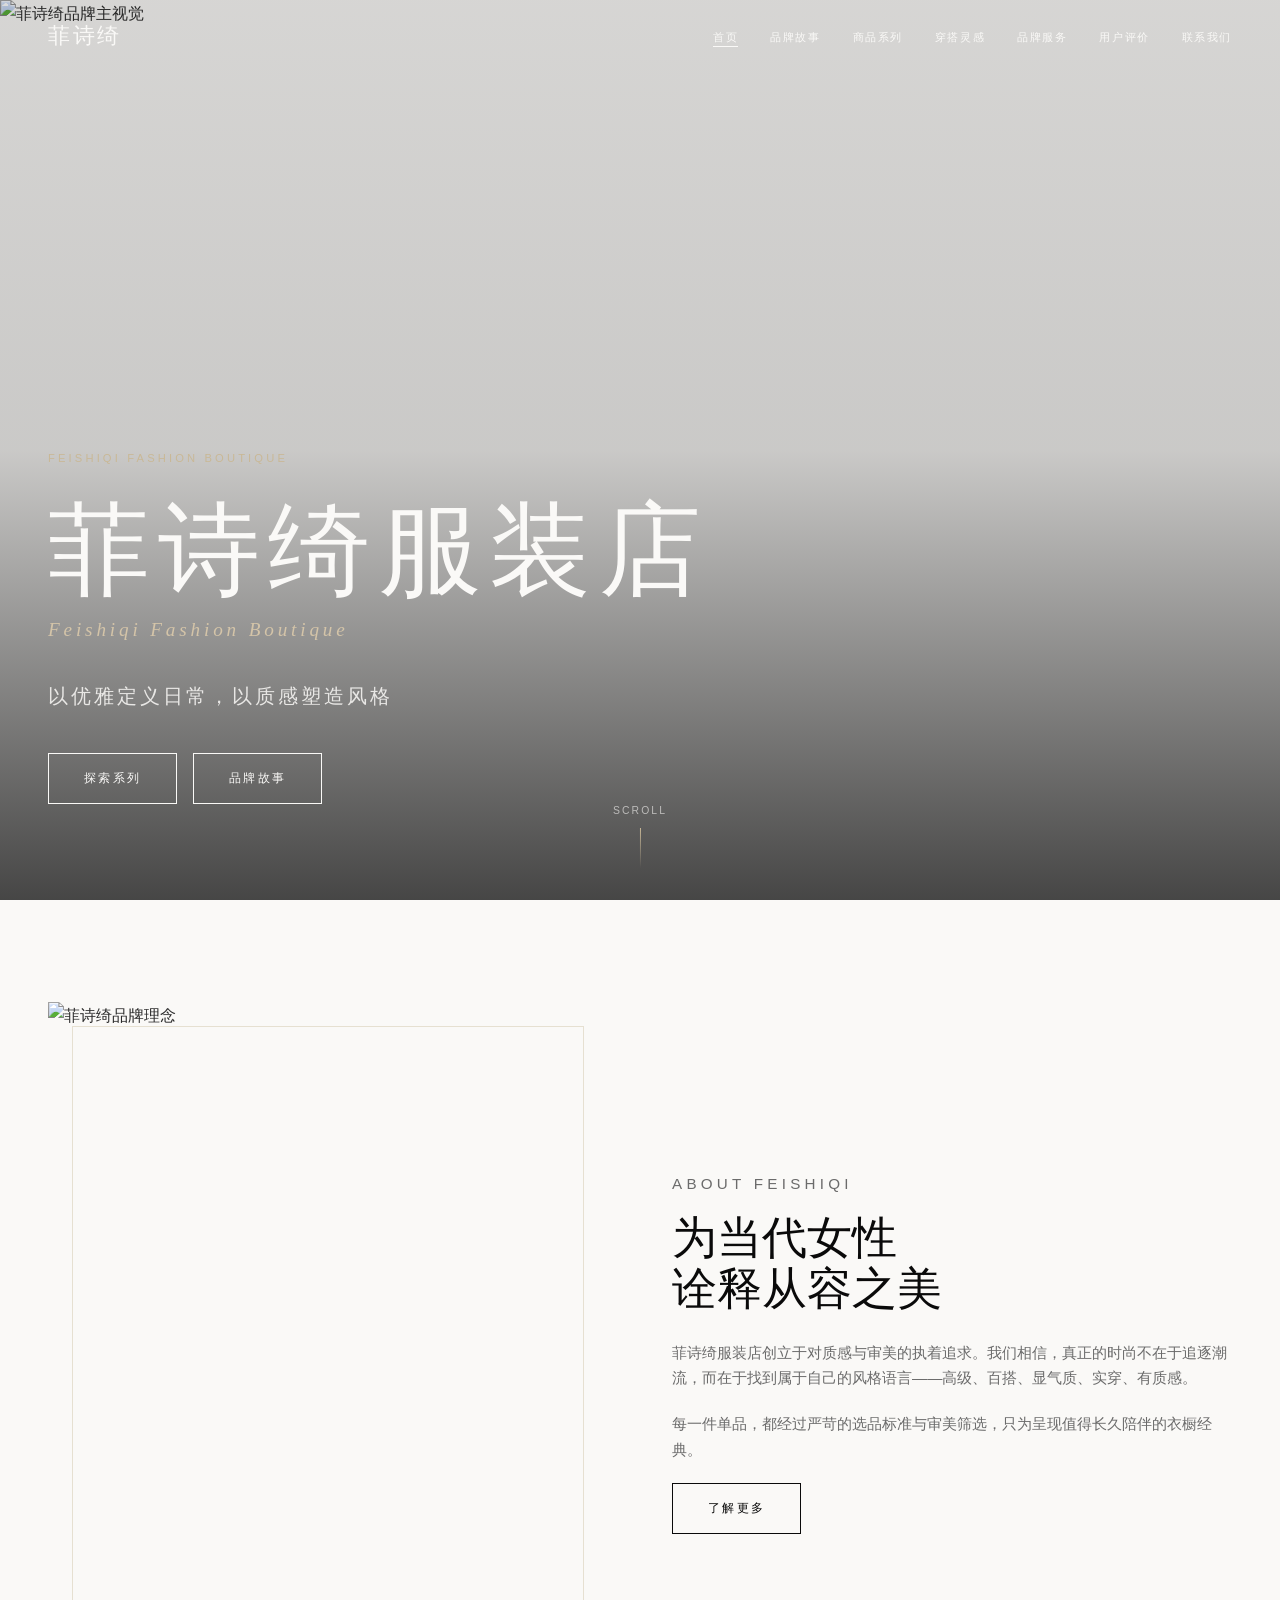
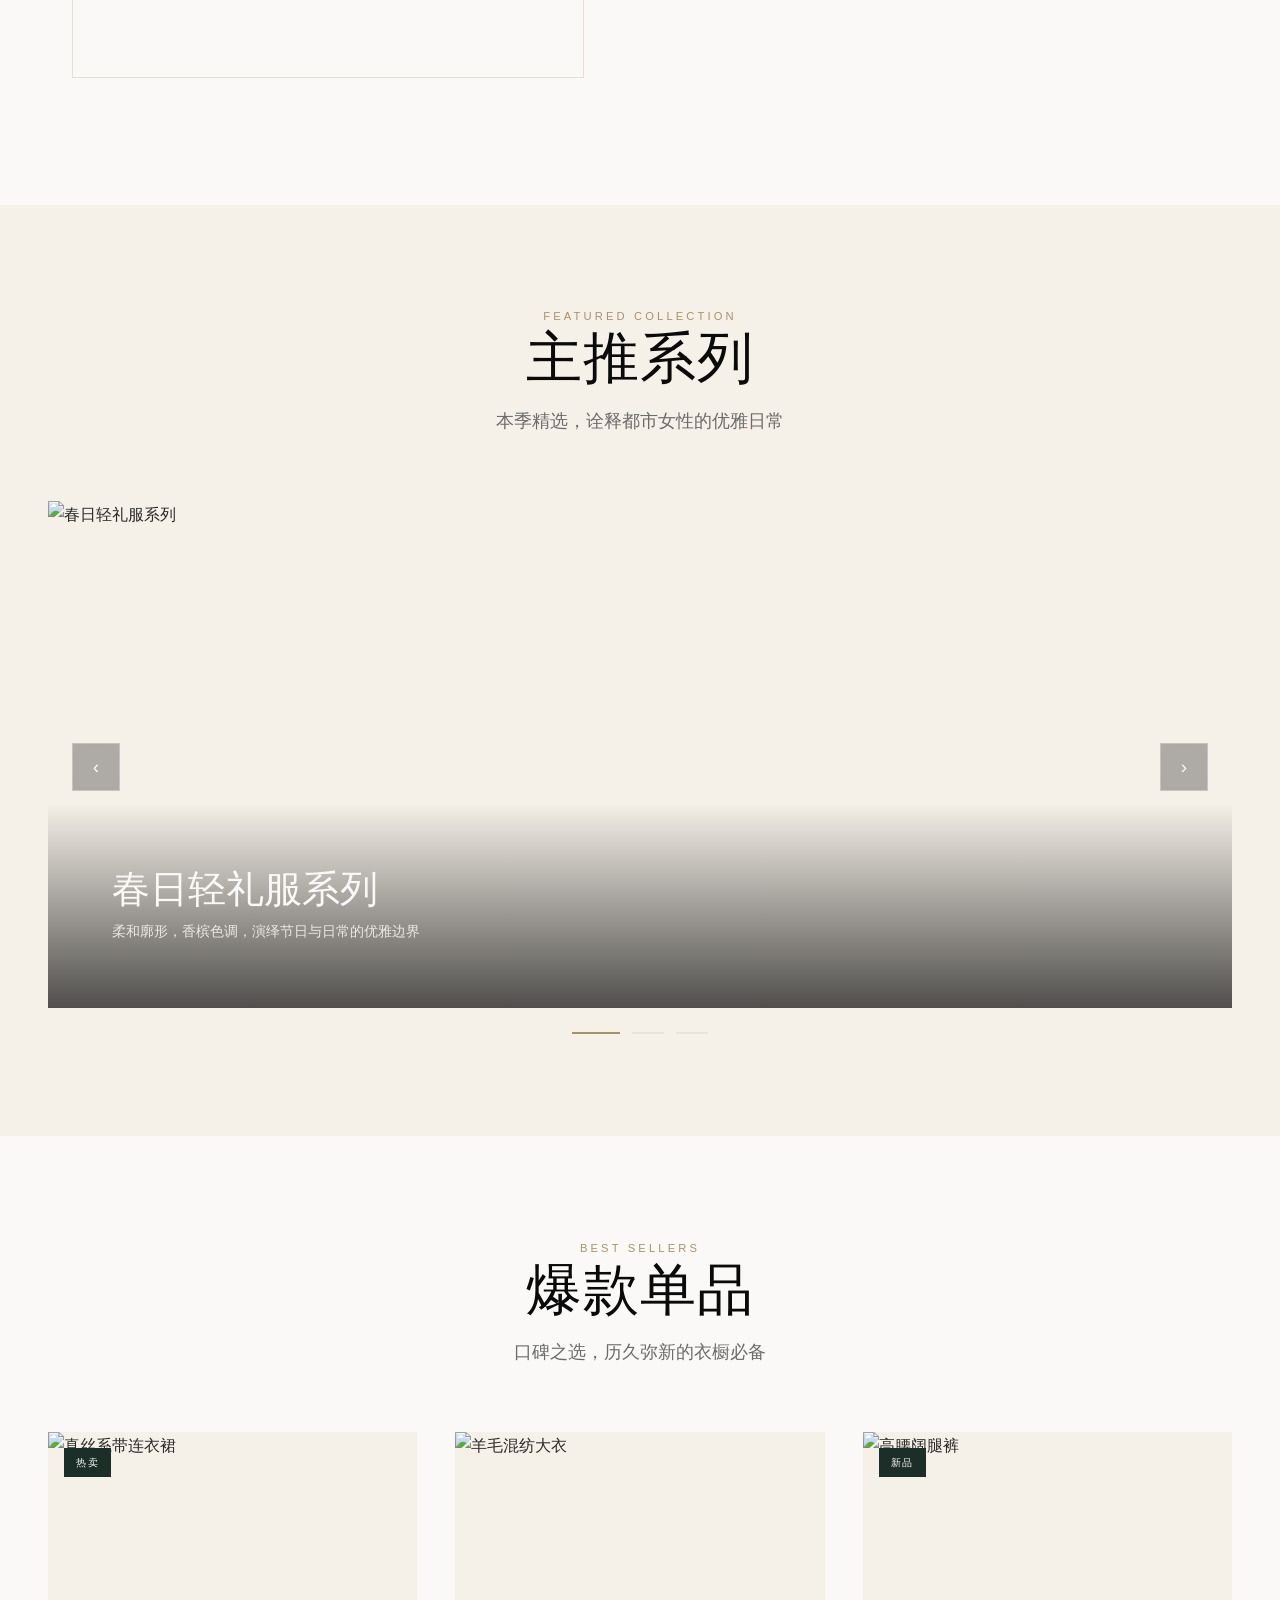
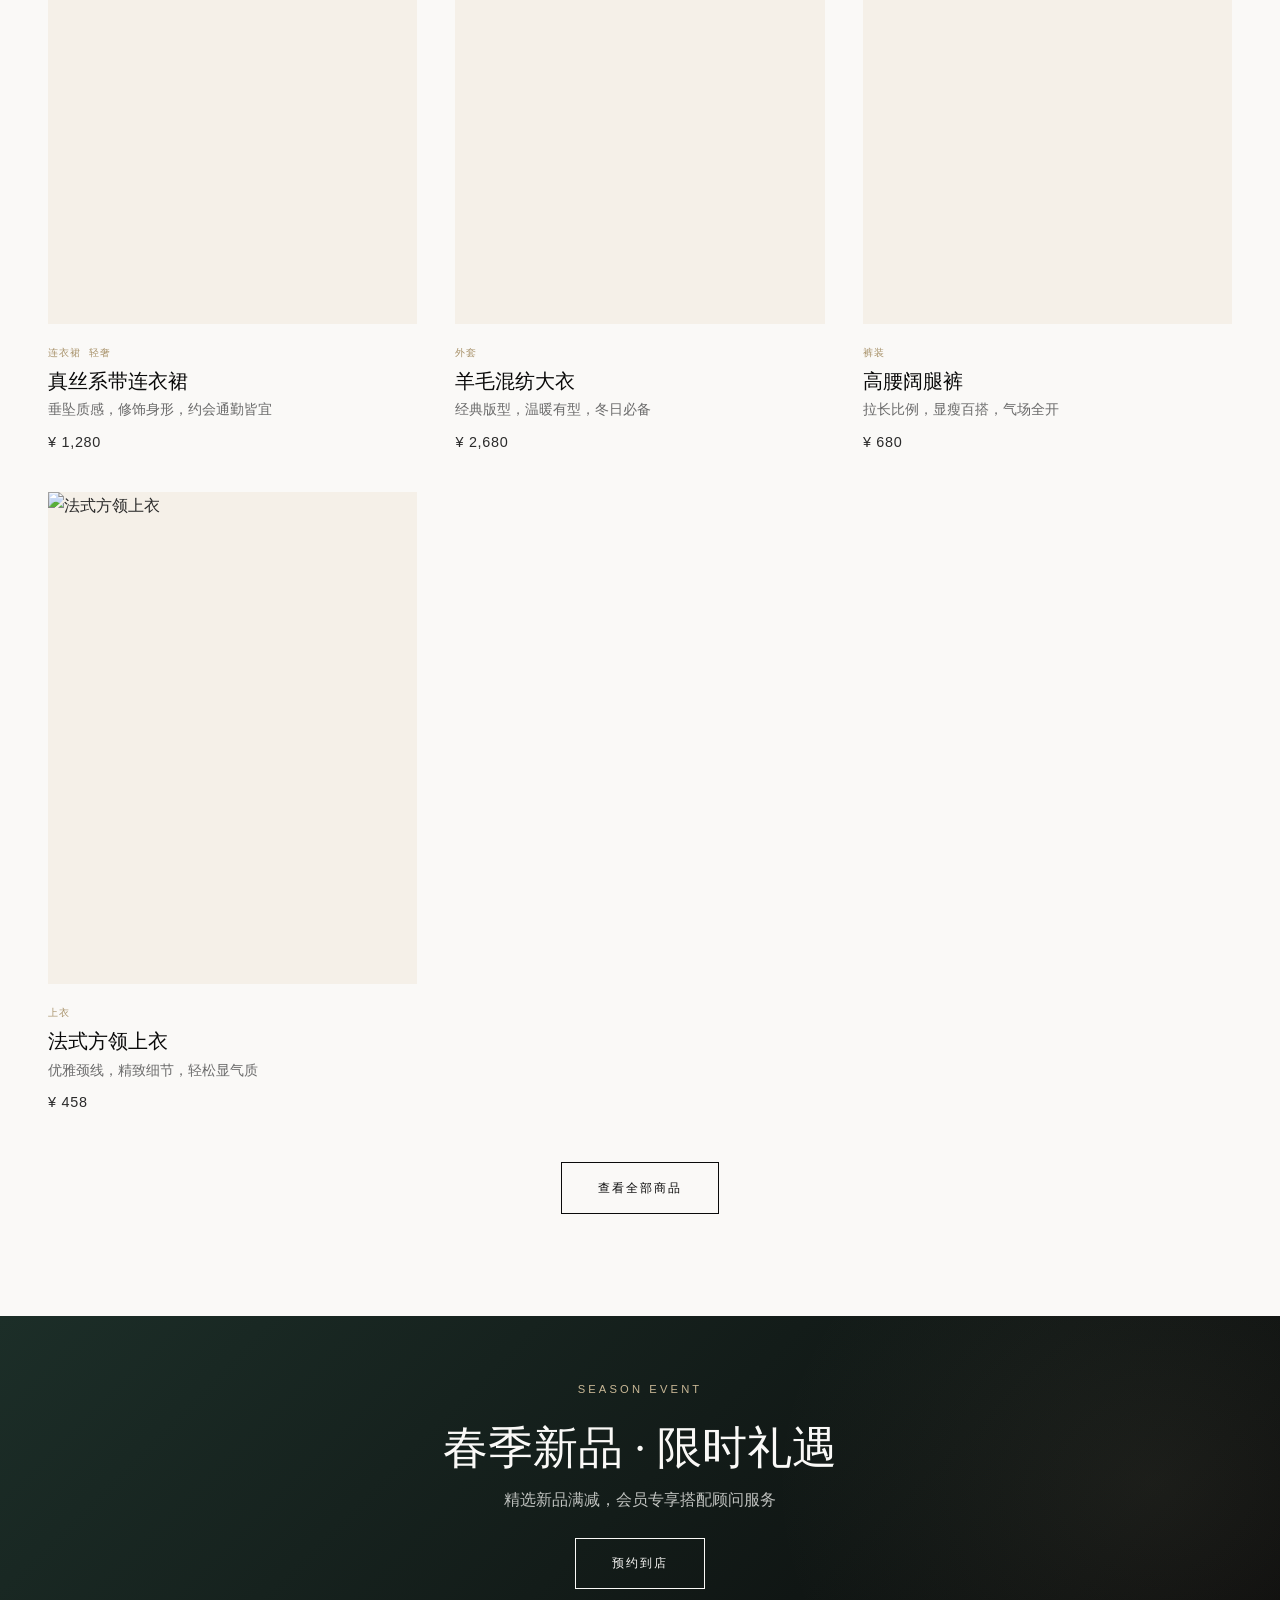
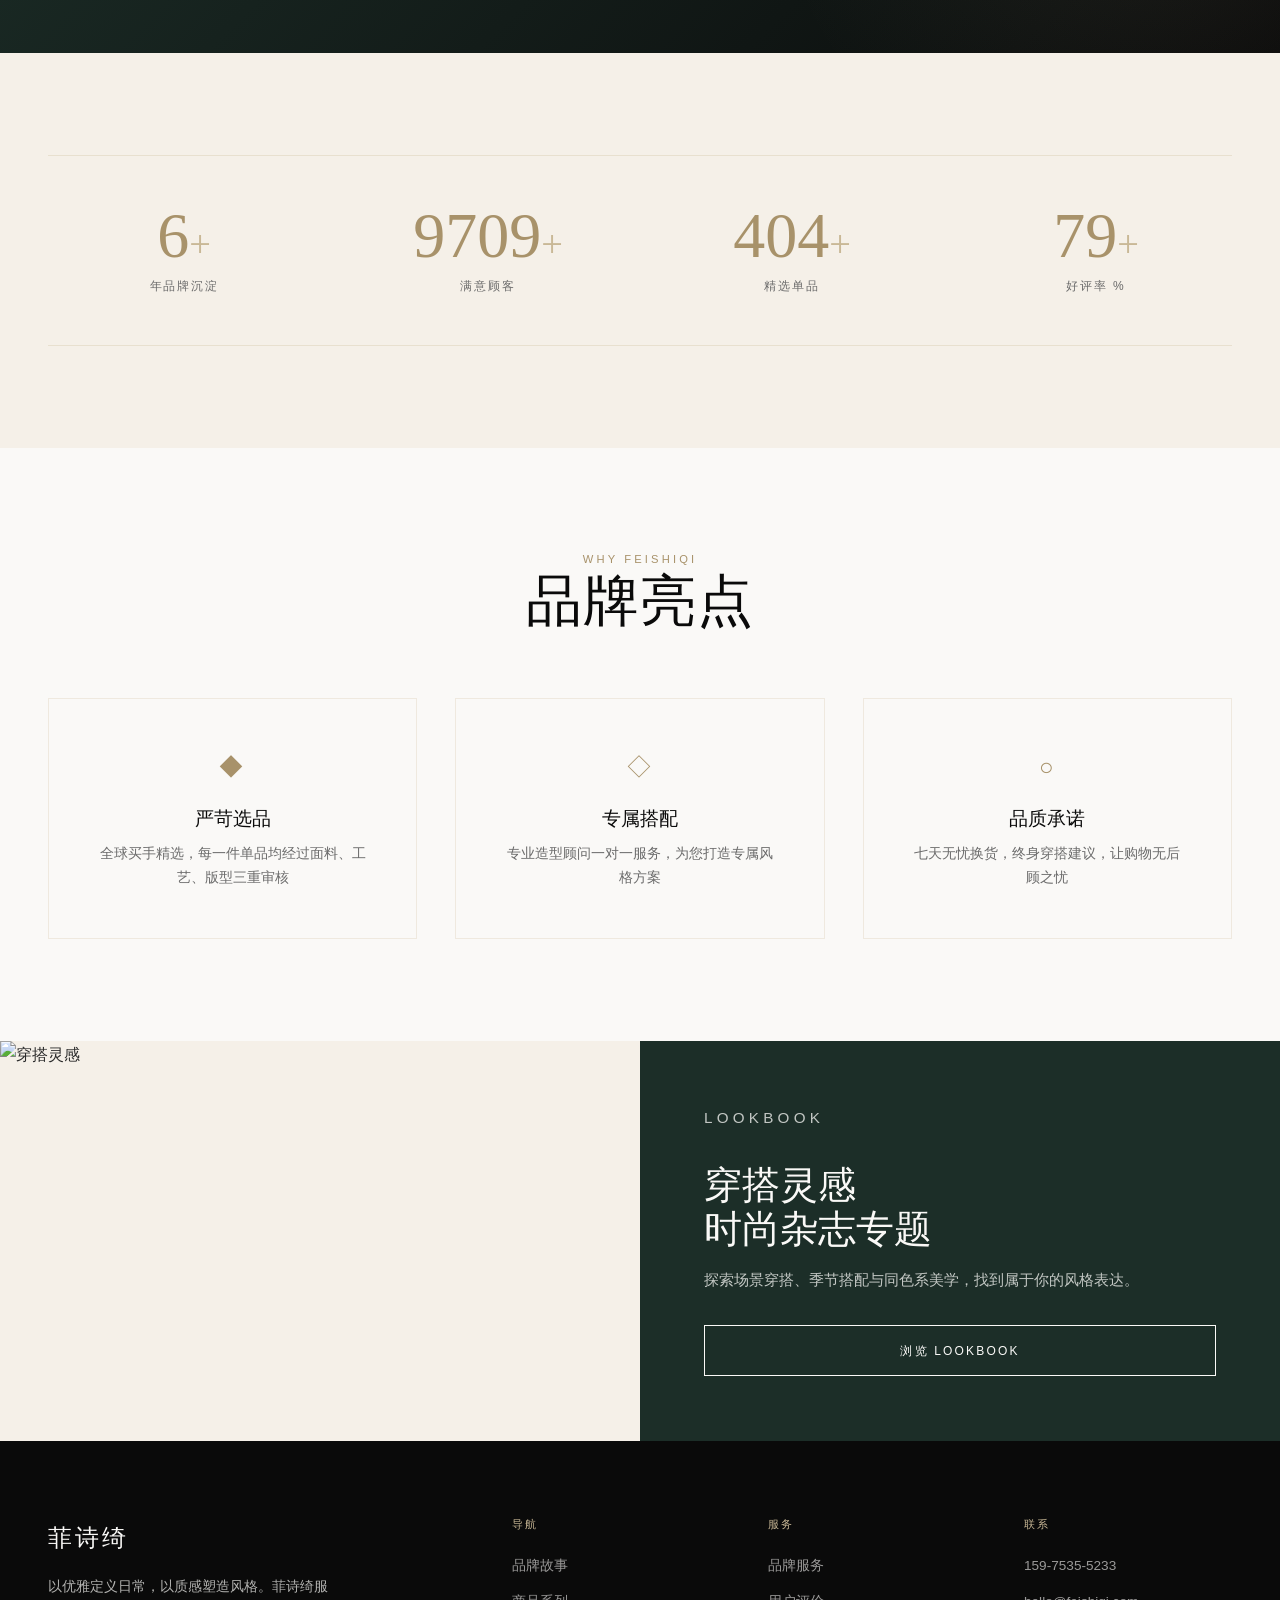
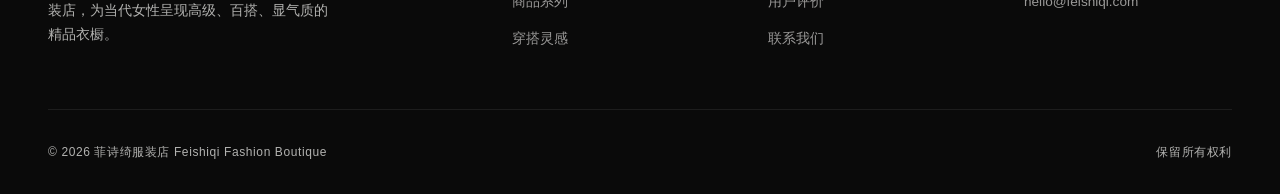
==== commit ef87a930: "Fix banner image path" ====
--- a/index.html
+++ b/index.html
@@ -28,7 +28,7 @@
 
   <header class="hero">
     <div class="hero__bg">
-      <img src="images/home/hero.jpg" alt="菲诗绮品牌主视觉">
+      <img src="images/banner.jpg" alt="菲诗绮品牌主视觉">
     </div>
     <div class="hero__overlay"></div>
     <div class="hero__content container">
@@ -51,7 +51,7 @@
     <div class="container">
       <div class="intro-block reveal">
         <div class="intro-block__image">
-          <img src="images/home/brand-intro.jpg" alt="菲诗绮品牌理念">
+          <img src="images/banner.jpg"" alt="菲诗绮品牌理念">
         </div>
         <div class="intro-block__text">
           <p class="eyebrow">About Feishiqi</p>
@@ -74,21 +74,21 @@
       <div class="carousel reveal">
         <div class="carousel__track">
           <div class="carousel__slide">
-            <img src="images/home/carousel-spring.jpg" alt="春日轻礼服系列">
+            <img src="images/banner.jpg" alt="春日轻礼服系列">
             <div class="carousel__caption">
               <h3>春日轻礼服系列</h3>
               <p>柔和廓形，香槟色调，演绎节日与日常的优雅边界</p>
             </div>
           </div>
           <div class="carousel__slide">
-            <img src="images/home/carousel-commute.jpg" alt="都市通勤系列">
+            <img src="images/banner.jpg" alt="都市通勤系列">
             <div class="carousel__caption">
               <h3>都市通勤系列</h3>
               <p>利落剪裁，高级灰调，让职场穿搭兼具气场与温度</p>
             </div>
           </div>
           <div class="carousel__slide">
-            <img src="images/home/carousel-winter-coat.jpg" alt="秋冬质感外套">
+            <img src="images/banner.jpg" alt="秋冬质感外套">
             <div class="carousel__caption">
               <h3>秋冬质感外套</h3>
               <p>进口面料，匠心工艺，温暖与风度的完美平衡</p>
@@ -117,7 +117,7 @@
         <article class="product-card reveal">
           <div class="product-card__image">
             <span class="product-card__badge">热卖</span>
-            <img src="images/products/product-silk-dress.jpg" alt="真丝系带连衣裙">
+            <img src="images/banner.jpg"" alt="真丝系带连衣裙">
             <div class="product-card__overlay">
               <a href="products.html" class="btn btn--light">查看详情</a>
             </div>
@@ -132,7 +132,7 @@
         </article>
         <article class="product-card reveal reveal-delay-1">
           <div class="product-card__image">
-            <img src="images/products/product-wool-coat.jpg" alt="羊毛混纺大衣">
+            <img src="images/banner.jpg" alt="羊毛混纺大衣">
             <div class="product-card__overlay">
               <a href="products.html" class="btn btn--light">查看详情</a>
             </div>
@@ -147,7 +147,7 @@
         <article class="product-card reveal reveal-delay-2">
           <div class="product-card__image">
             <span class="product-card__badge">新品</span>
-            <img src="images/products/product-wide-pants.jpg" alt="高腰阔腿裤">
+            <img src="images/banner.jpg" alt="高腰阔腿裤">
             <div class="product-card__overlay">
               <a href="products.html" class="btn btn--light">查看详情</a>
             </div>
@@ -161,7 +161,7 @@
         </article>
         <article class="product-card reveal reveal-delay-3">
           <div class="product-card__image">
-            <img src="images/products/product-square-neck-top.jpg" alt="法式方领上衣">
+            <img src="images/banner.jpg" alt="法式方领上衣">
             <div class="product-card__overlay">
               <a href="products.html" class="btn btn--light">查看详情</a>
             </div>
@@ -241,7 +241,7 @@
   <section class="section--cream">
     <div class="series-banner reveal">
       <div class="series-banner__image">
-        <img src="images/home/lookbook-banner.jpg" alt="穿搭灵感">
+        <img src="images/banner.jpg" alt="穿搭灵感">
       </div>
       <div class="series-banner__content">
         <p class="eyebrow">Lookbook</p>
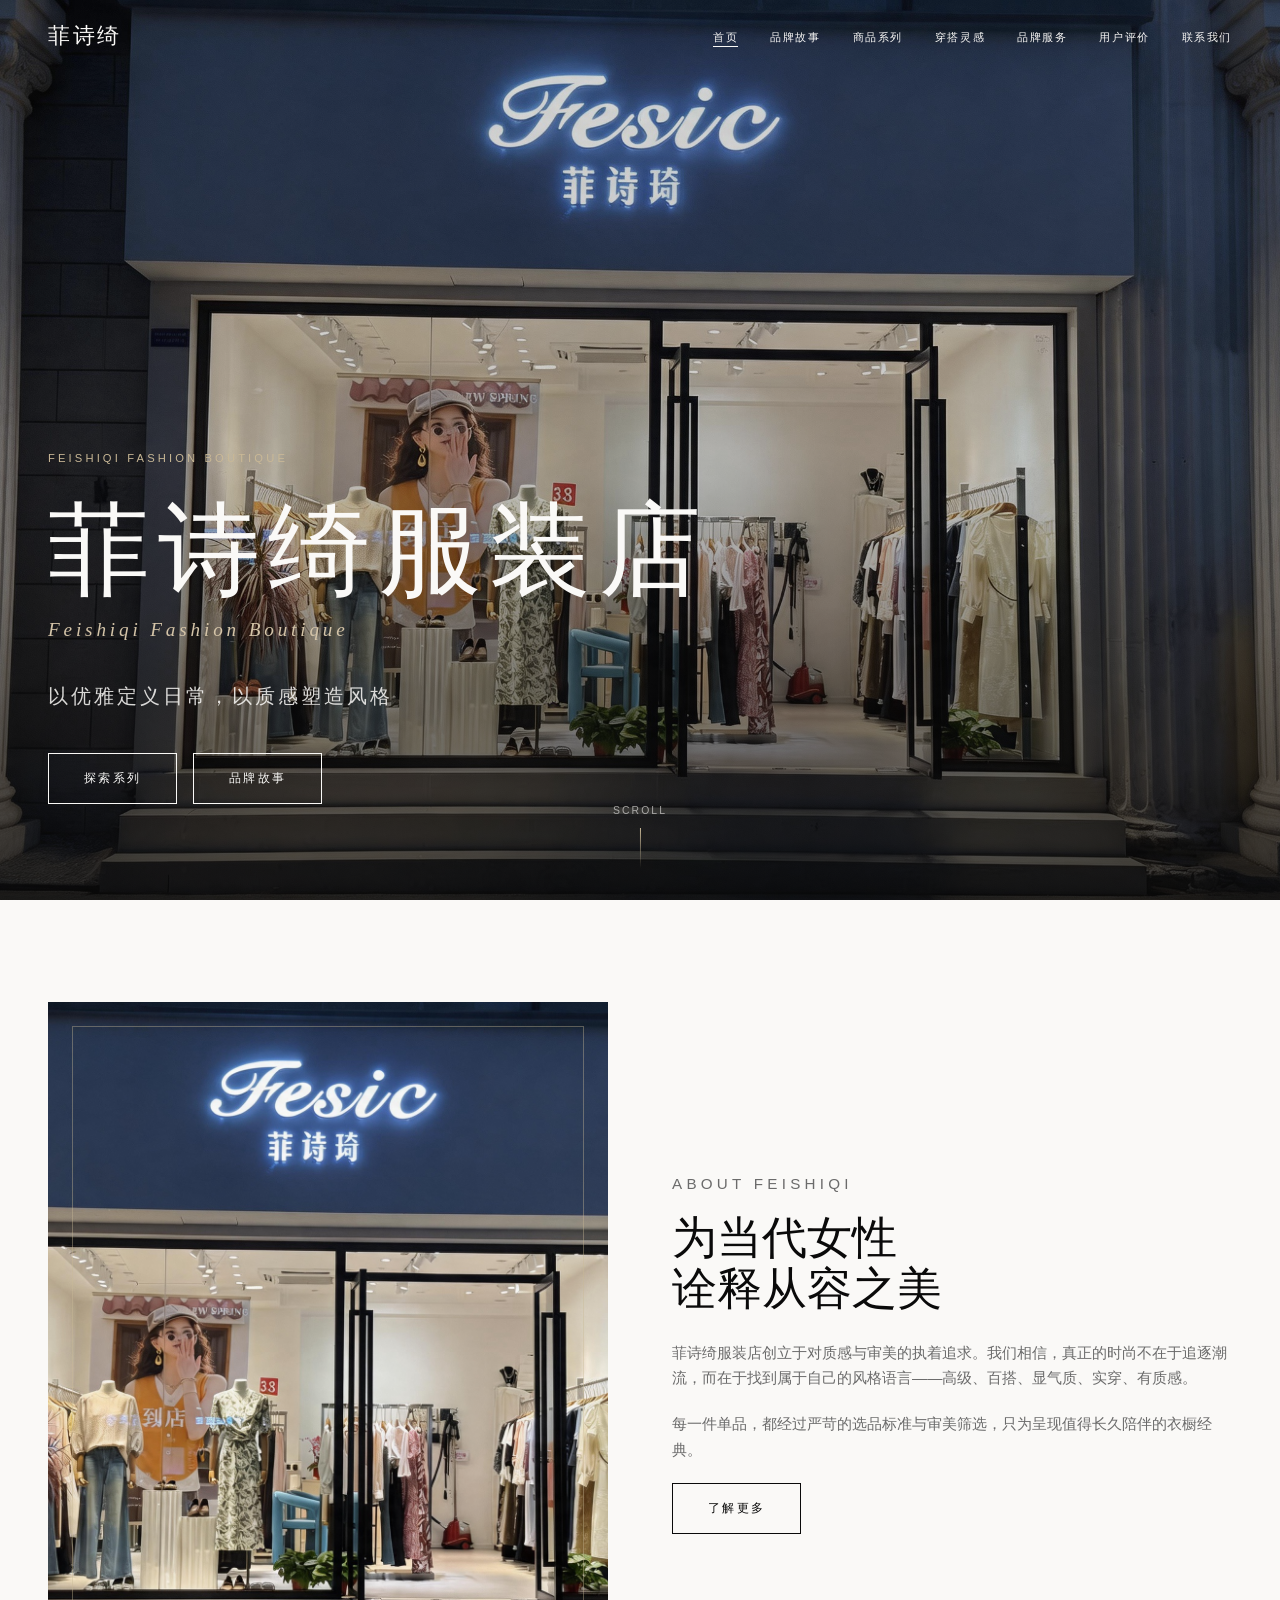
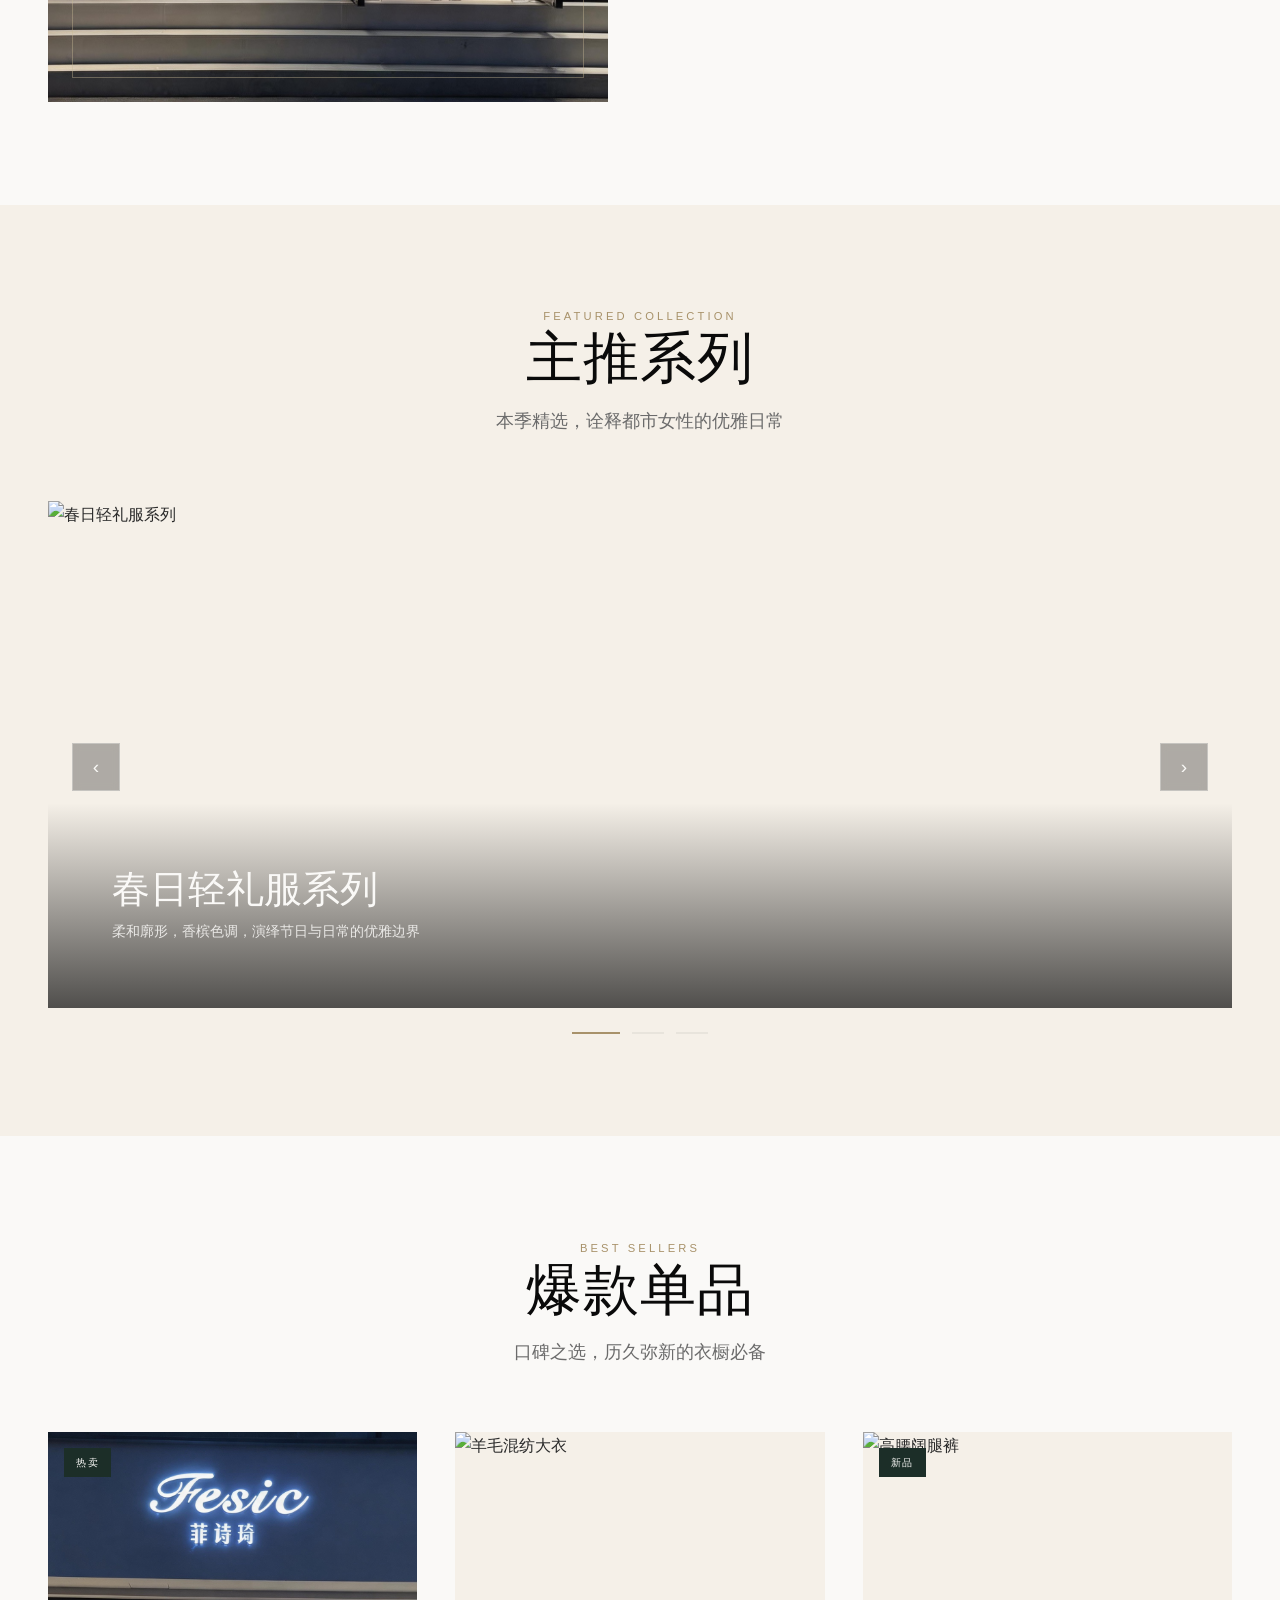
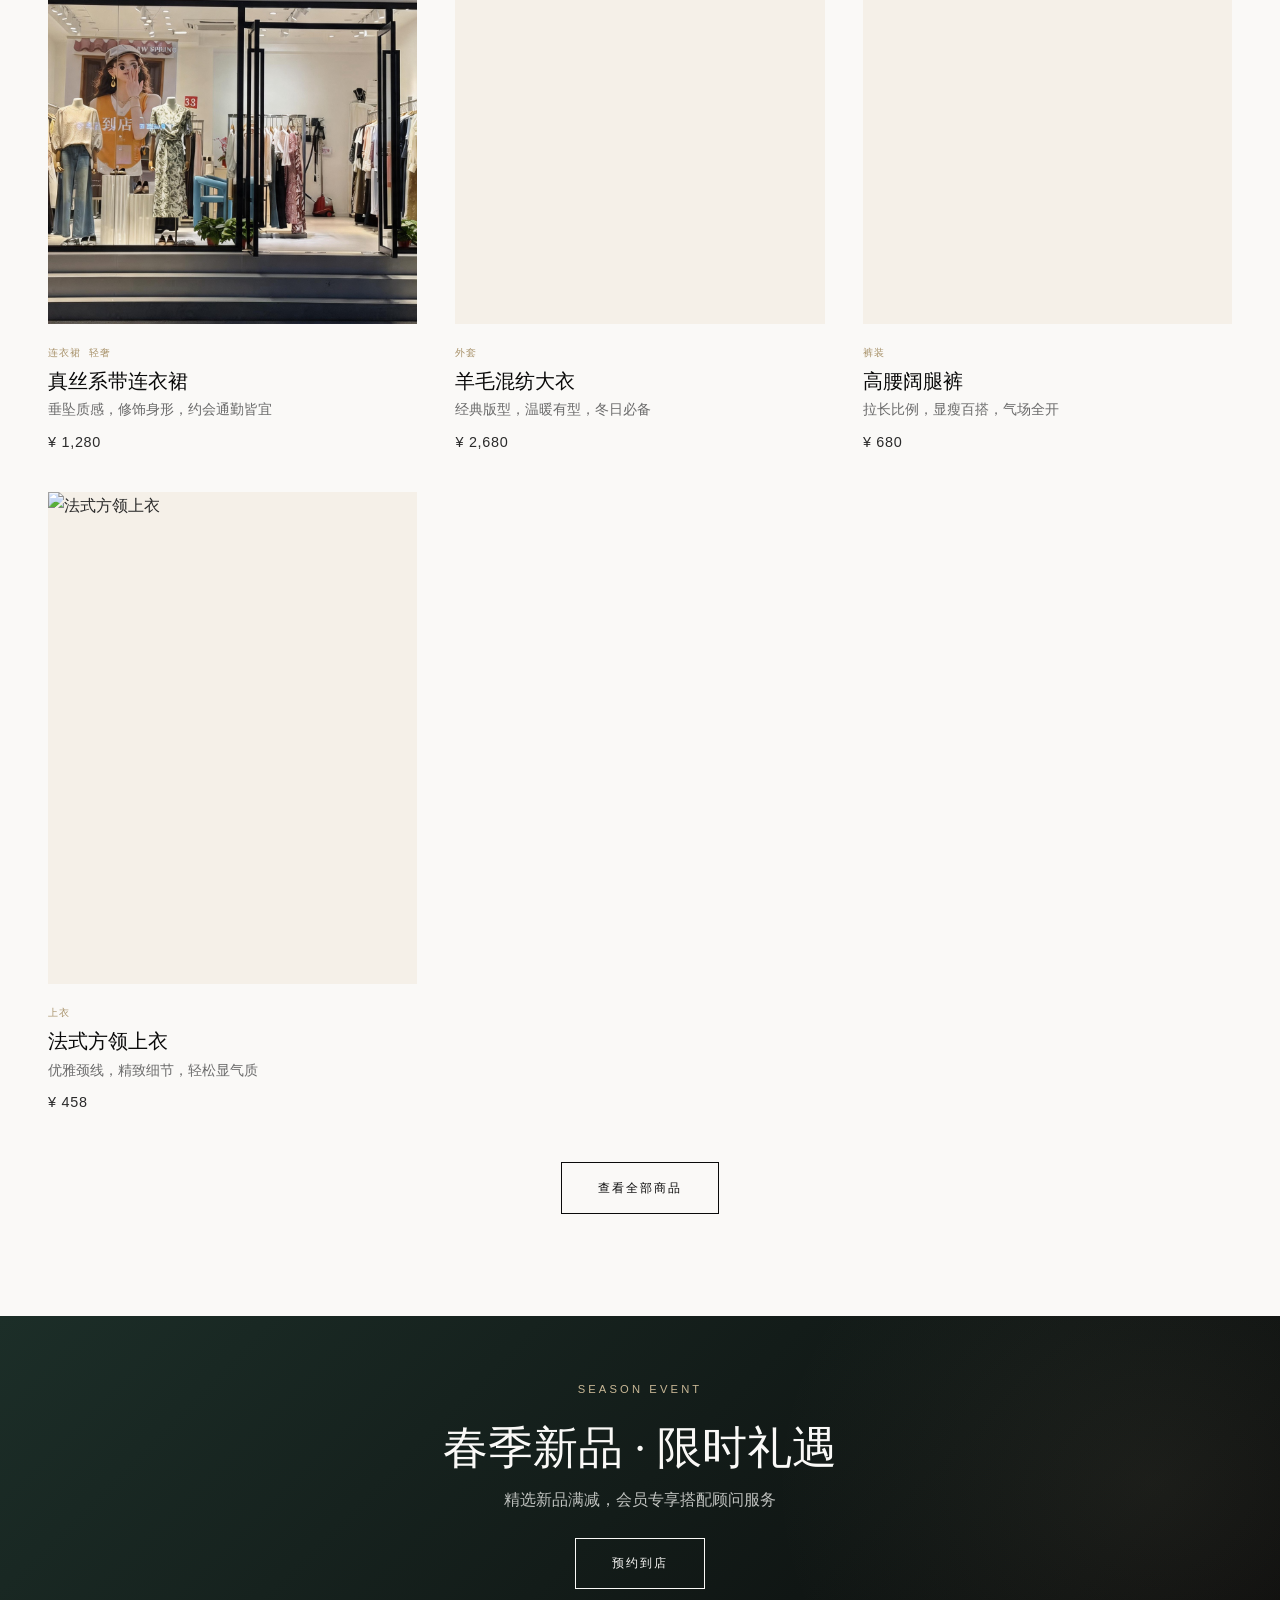
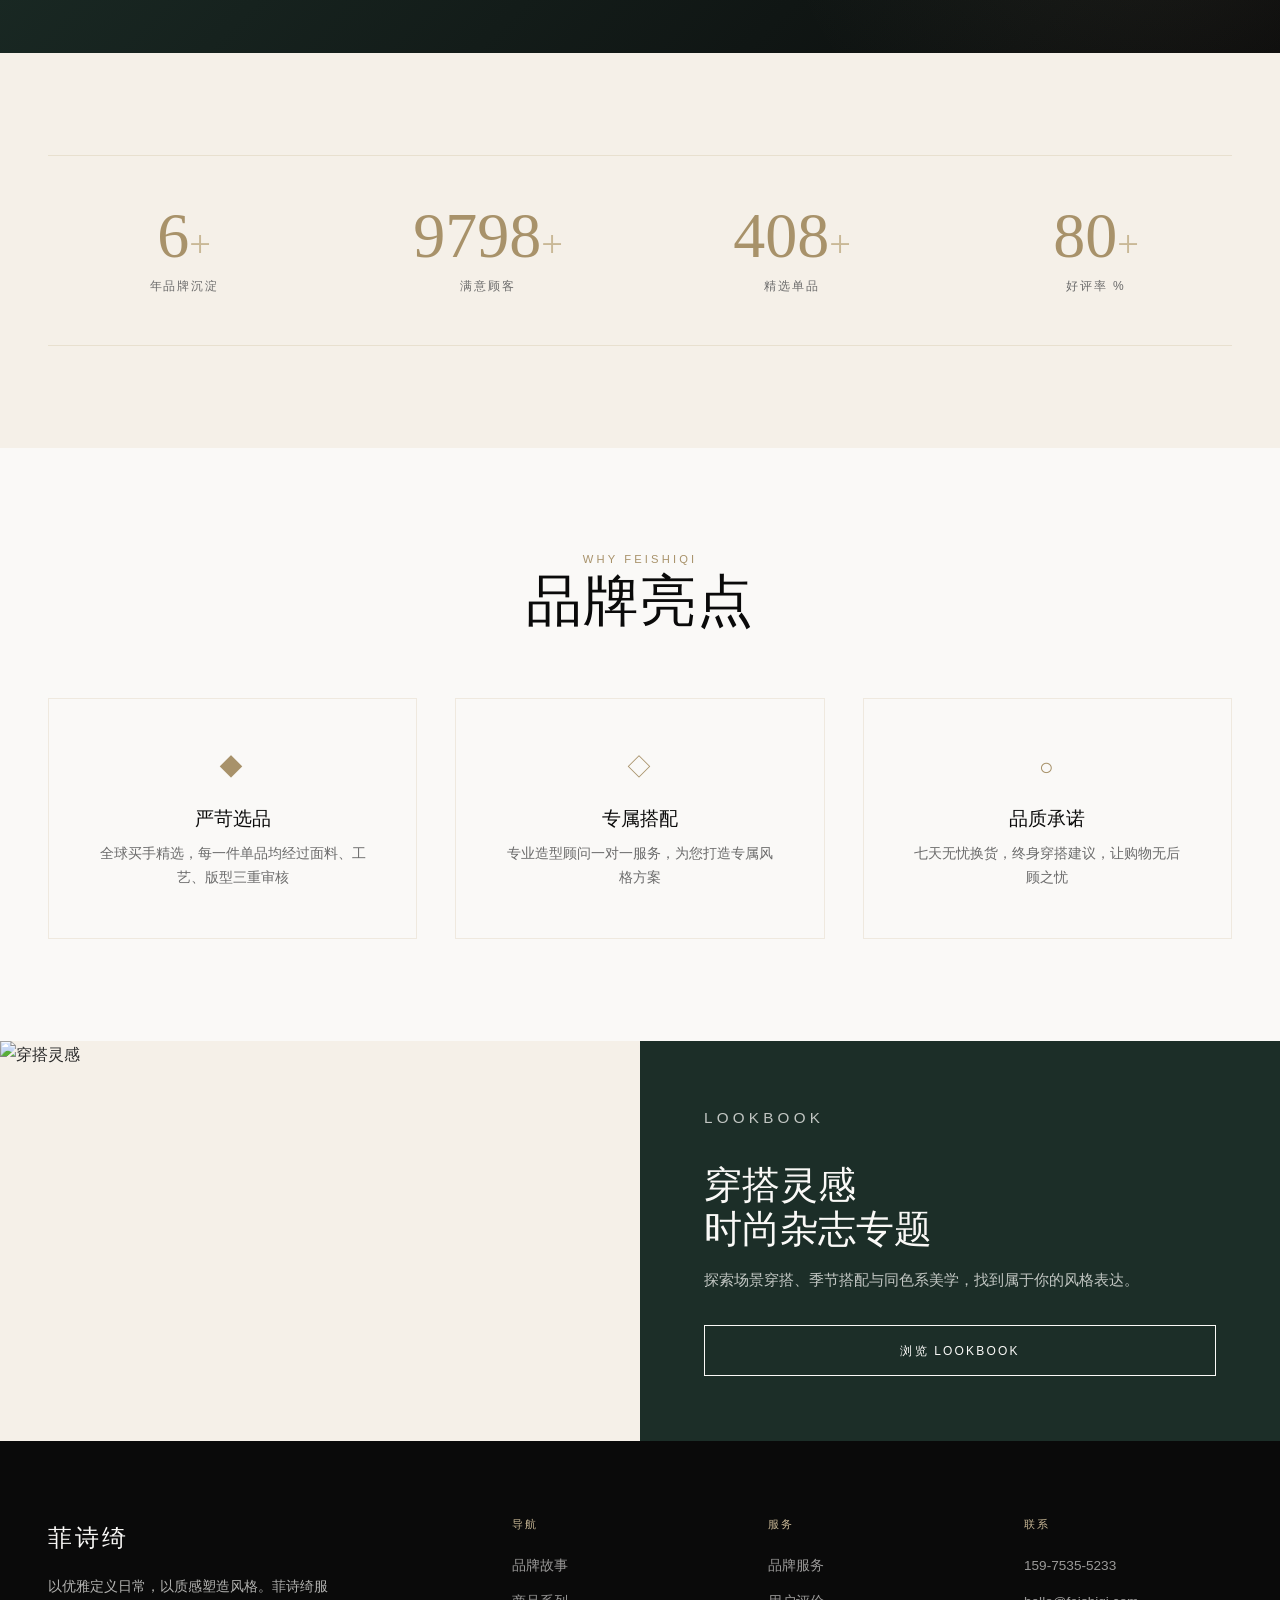
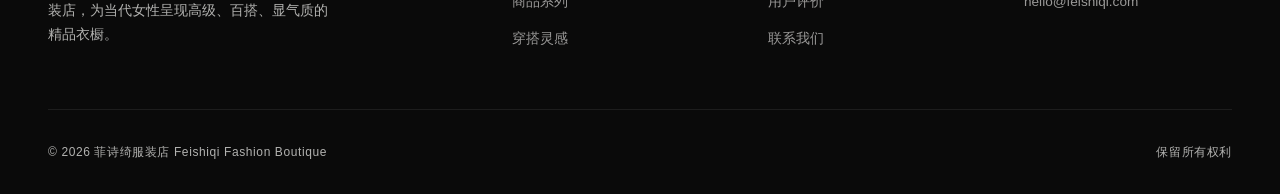
==== commit 576baf18: "Update index.html" ====
--- a/index.html
+++ b/index.html
@@ -28,7 +28,7 @@
 
   <header class="hero">
     <div class="hero__bg">
-      <img src="images/banner.jpg" alt="菲诗绮品牌主视觉">
+      <img src="hero.jpg" alt="菲诗绮品牌主视觉">
     </div>
     <div class="hero__overlay"></div>
     <div class="hero__content container">
@@ -51,7 +51,7 @@
     <div class="container">
       <div class="intro-block reveal">
         <div class="intro-block__image">
-          <img src="images/banner.jpg"" alt="菲诗绮品牌理念">
+         <img src="hero.jpg" alt="菲诗绮品牌理念">
         </div>
         <div class="intro-block__text">
           <p class="eyebrow">About Feishiqi</p>
@@ -117,7 +117,7 @@
         <article class="product-card reveal">
           <div class="product-card__image">
             <span class="product-card__badge">热卖</span>
-            <img src="images/banner.jpg"" alt="真丝系带连衣裙">
+            <img src="hero.jpg" alt="真丝系带连衣裙">
             <div class="product-card__overlay">
               <a href="products.html" class="btn btn--light">查看详情</a>
             </div>
